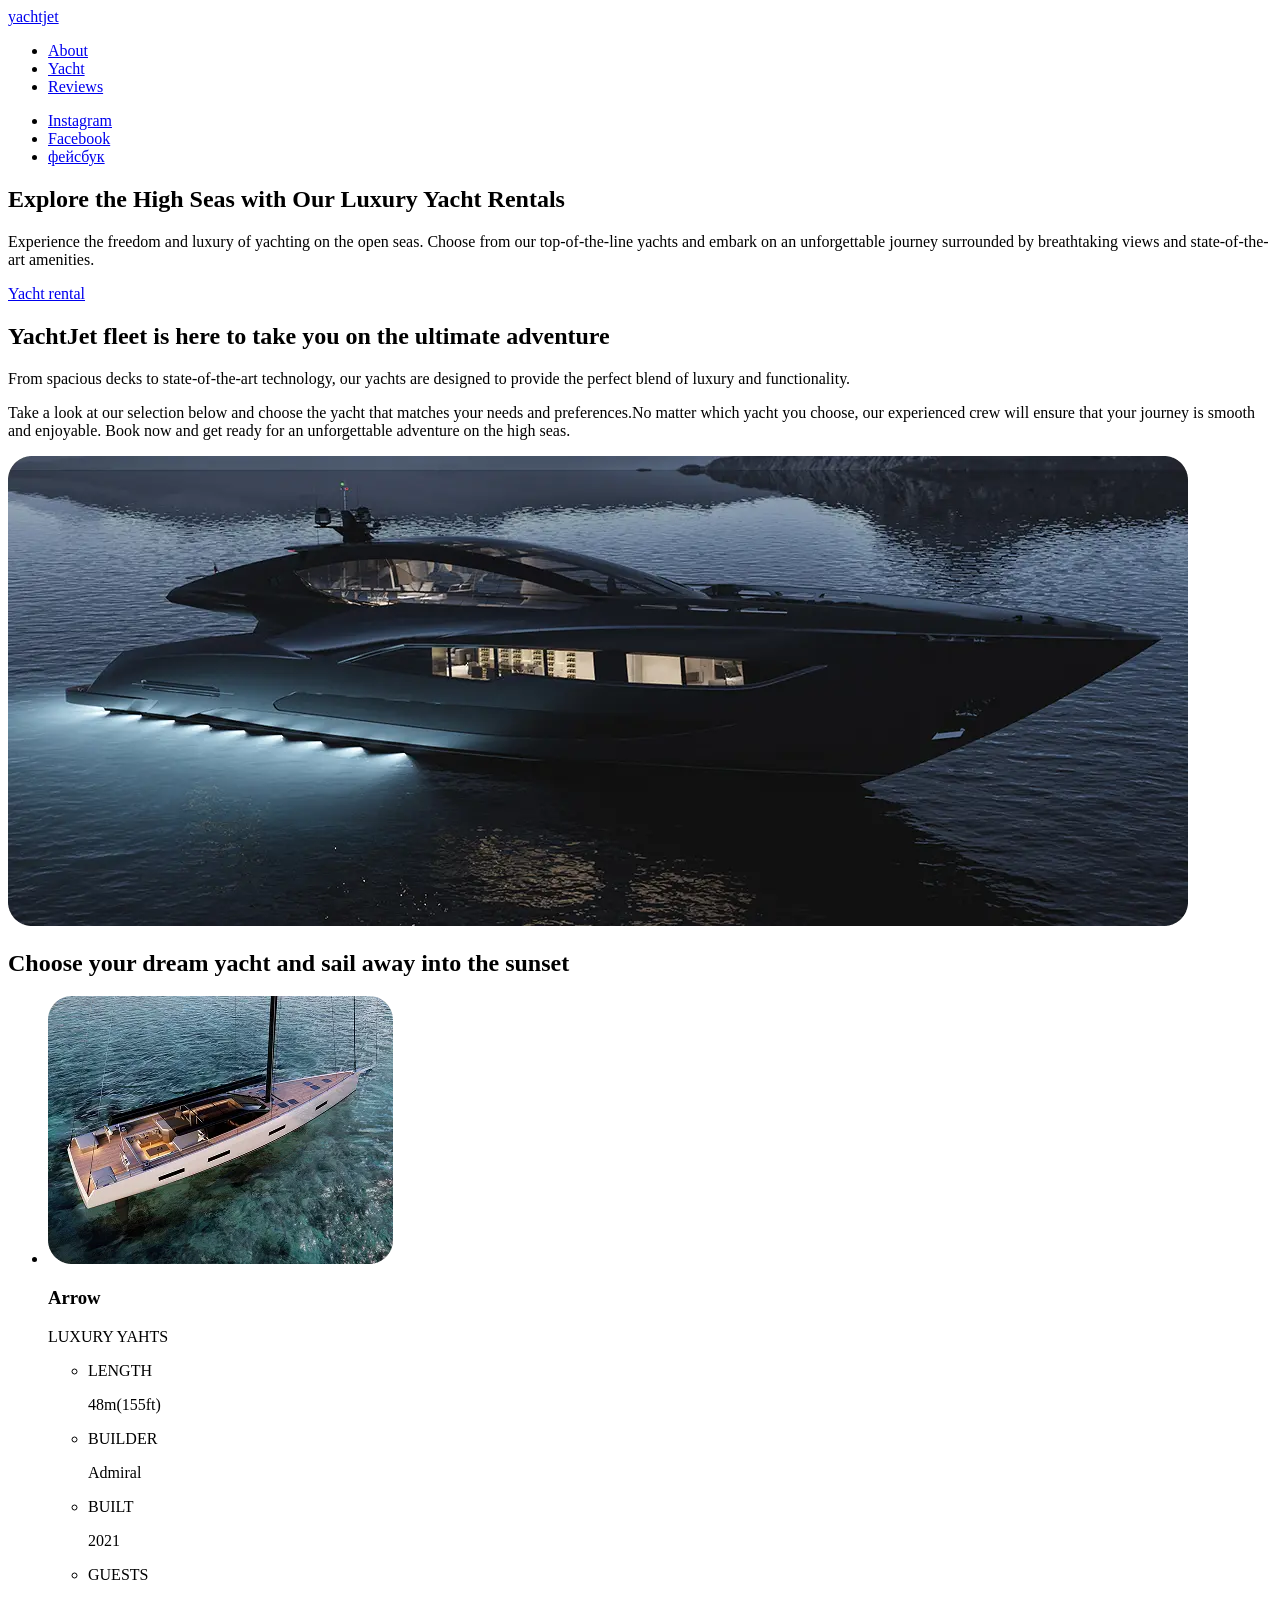
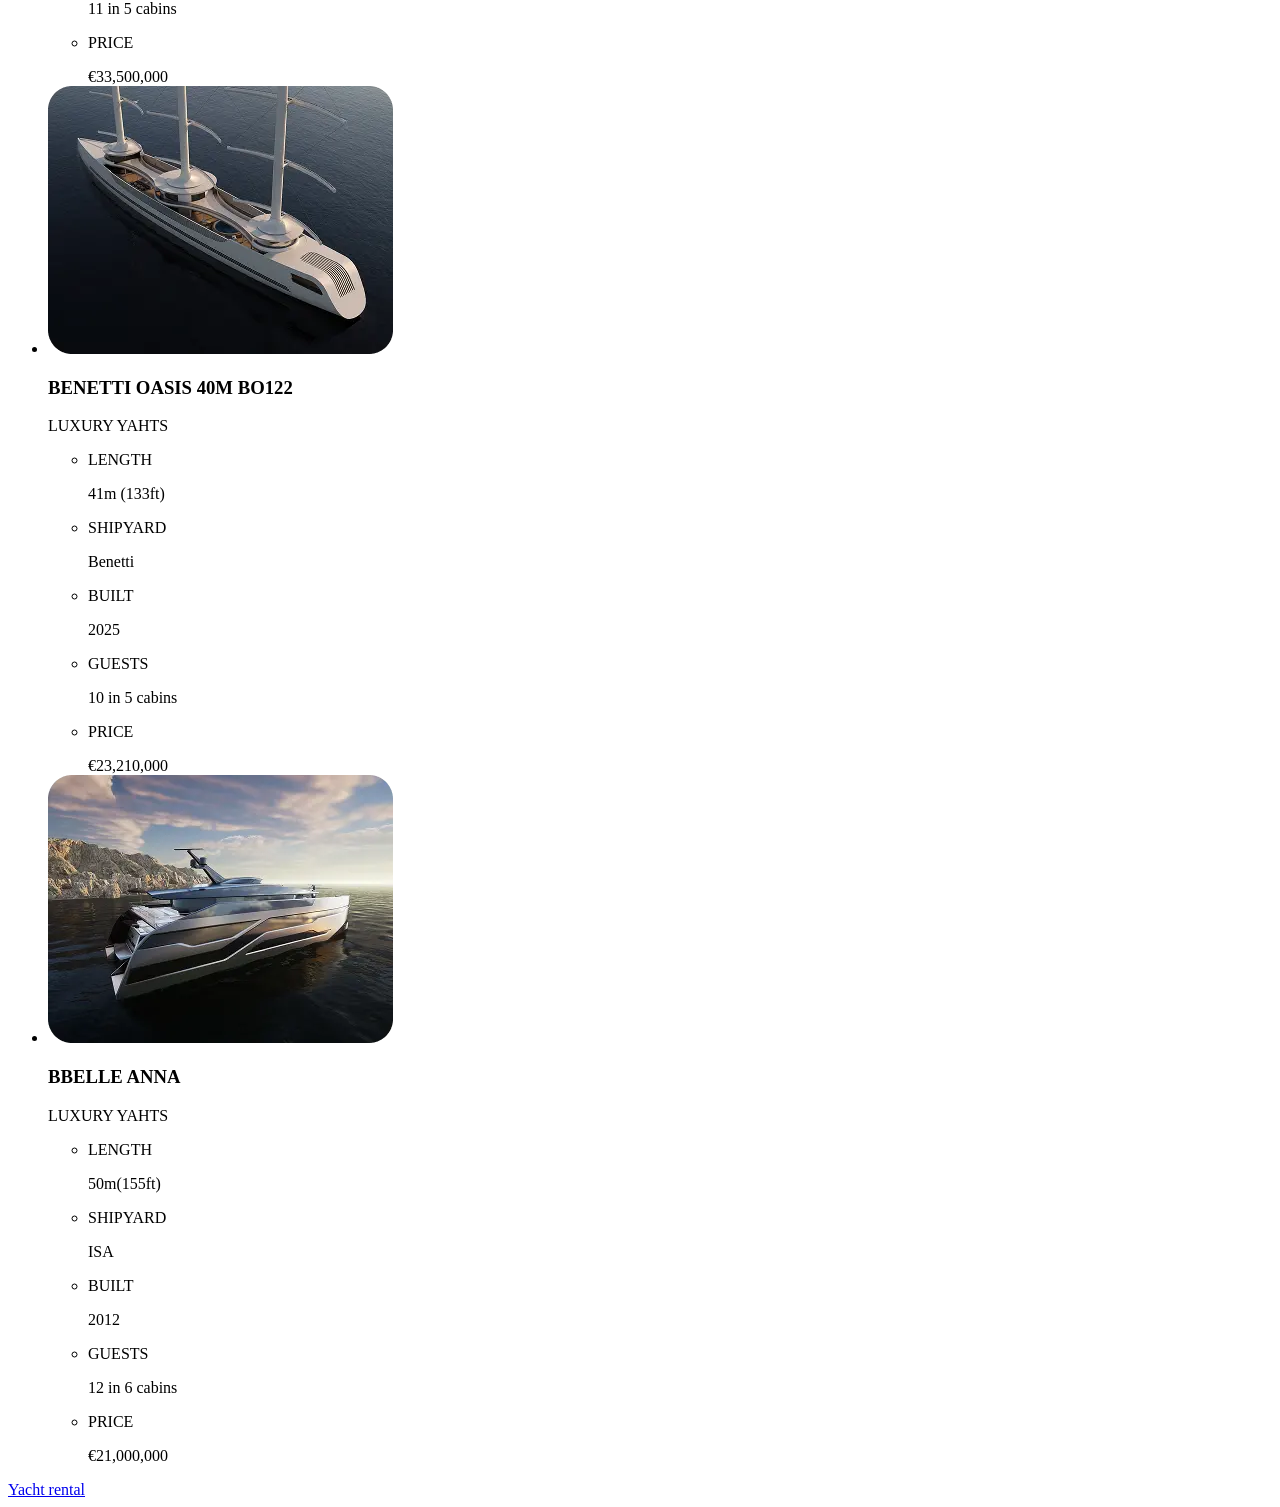
==== index.html @ e9a38045 "the first lesson of the first save" ====
<!doctype html>
<html lang="en">
  <head>
    <meta charset="UTF-8" />
    <meta name="viewport" content="width=device-width, initial-scale=1.0" />
    <title>yachtjet</title>
  </head>

  <body>
    <header>
      <a href="#yachtjet">yachtjet</a>
      <nav>
        <ul>
          <li>
            <a href="#about">About</a>
          </li>
          <li>
            <a href="#yacht">Yacht</a>
          </li>
          <li>
            <a href="#revies">Reviews</a>
          </li>
        </ul>
      </nav>
      <ul>
        <li>
          <a href="https://www.instagram.com/" target="_blank">Instagram</a>
        </li>
        <li>
          <a href="https://www.youtube.com/" target="_blank">Facebook</a>
        </li>
        <li>
          <a href="https://www.facebook.com/" target="_blank">фейсбук</a>
        </li>
      </ul>
    </header>

    <main>
      <section>
        <h1>Explore the High Seas with Our Luxury Yacht Rentals</h1>
        <p>
          Experience the freedom and luxury of yachting on the open seas. Choose
          from our top-of-the-line yachts and embark on an unforgettable journey
          surrounded by breathtaking views and state-of-the-art amenities.
        </p>
        <a href="#rental">Yacht rental</a>
      </section>

      <section>
        <h2>YachtJet fleet is here to take you on the ultimate adventure</h2>
        <p>
          From spacious decks to state-of-the-art technology, our yachts are
          designed to provide the perfect blend of luxury and functionality.
        </p>
        <p>
          Take a look at our selection below and choose the yacht that matches
          your needs and preferences.No matter which yacht you choose, our
          experienced crew will ensure that your journey is smooth and
          enjoyable. Book now and get ready for an unforgettable adventure on
          the high seas.
        </p>
        <img
          src="./images/Photo-1.webp"
          alt="Photo-1"
          width="1180"
          height="470"
        />
      </section>

      <section id="yachtjet">
        <h2>Choose your dream yacht and sail away into the sunset</h2>
        <ul>
          <li>
            <img
              src="./images/img yaht 1.webp"
              alt="img yaht 1"
              width="345"
              height="268"
            />
            <h3>Arrow</h3>
            <p>LUXURY YAHTS</p>
            <ul>
              <li>
                <p>LENGTH</p>
                <span>48m(155ft) </span>
              </li>
              <li>
                <p>BUILDER</p>
                <span>Admiral</span>
              </li>
              <li>
                <p>BUILT</p>
                <span>2021</span>
              </li>
              <li>
                <p>GUESTS</p>
                <span>11 in 5 cabins</span>
              </li>
              <li>
                <p>PRICE</p>
                <span>€33,500,000</span>
              </li>
            </ul>
          </li>
          <li>
            <img
              src="./images/img yaht 2.webp"
              alt="img yaht 2"
              width="345"
              height="268"
            />
            <h3>BENETTI OASIS 40M BO122</h3>
            <p>LUXURY YAHTS</p>
            <ul>
              <li>
                <p>LENGTH</p>
                <span>41m (133ft)</span>
              </li>
              <li>
                <p>SHIPYARD</p>
                <span>Benetti</span>
              </li>
              <li>
                <p>BUILT</p>
                <span>2025</span>
              </li>
              <li>
                <p>GUESTS</p>
                <span>10 in 5 cabins</span>
              </li>
              <li>
                <p>PRICE</p>
                <span>€23,210,000</span>
              </li>
            </ul>
          </li>
          <li>
            <img
              src="./images/img yaht 3.webp"
              alt="img yaht 3"
              width="345"
              height="268"
            />
            <h3>BBELLE ANNA</h3>
            <p>LUXURY YAHTS</p>
            <ul>
              <li>
                <p>LENGTH</p>
                <span>50m(155ft)</span>
              </li>
              <li>
                <p>SHIPYARD</p>
                <span>ISA</span>
              </li>
              <li>
                <p>BUILT</p>
                <span>2012</span>
              </li>
              <li>
                <p>GUESTS</p>
                <span>12 in 6 cabins</span>
              </li>
              <li>
                <p>PRICE</p>
                <span>€21,000,000</span>
              </li>
            </ul>
          </li>
        </ul>
        <a href="Yacht rental">Yacht rental</a>
      </section>

      <section></section>
      <section></section>
      <section></section>
    </main>
  </body>
</html>
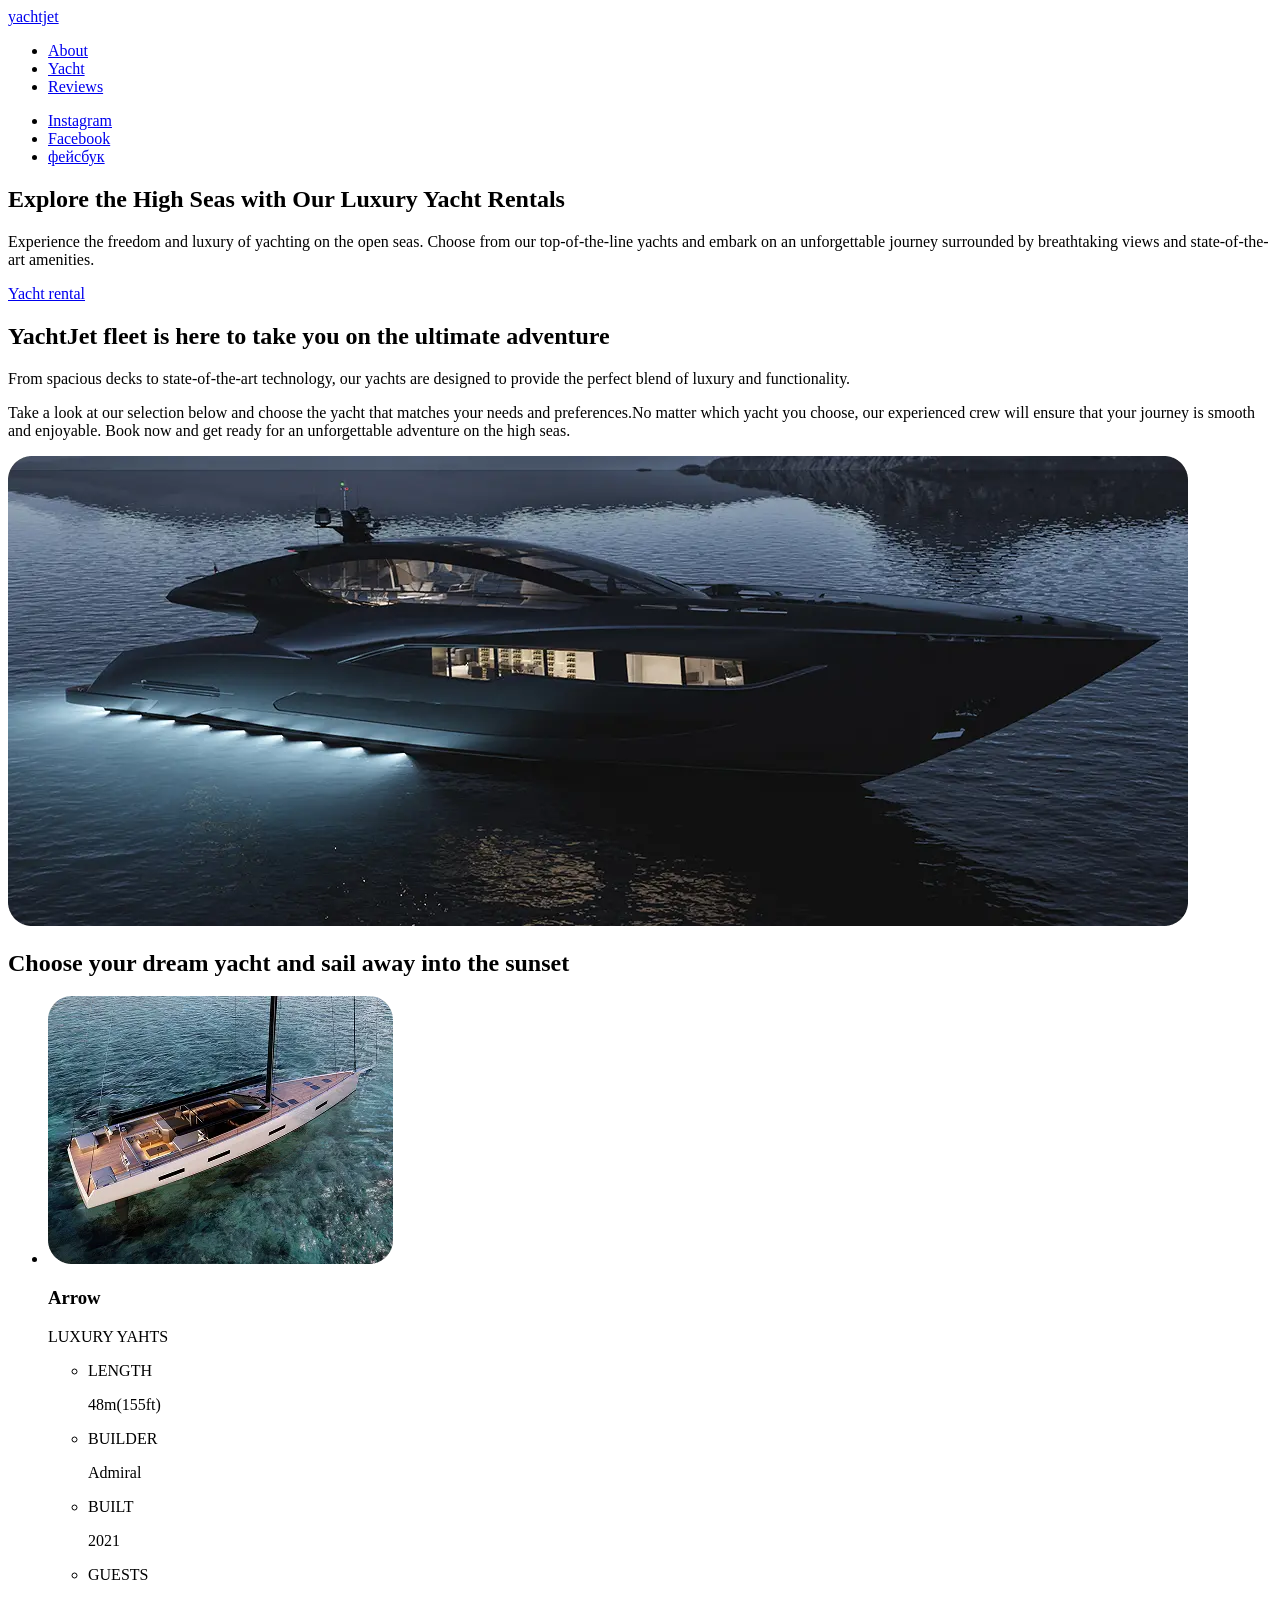
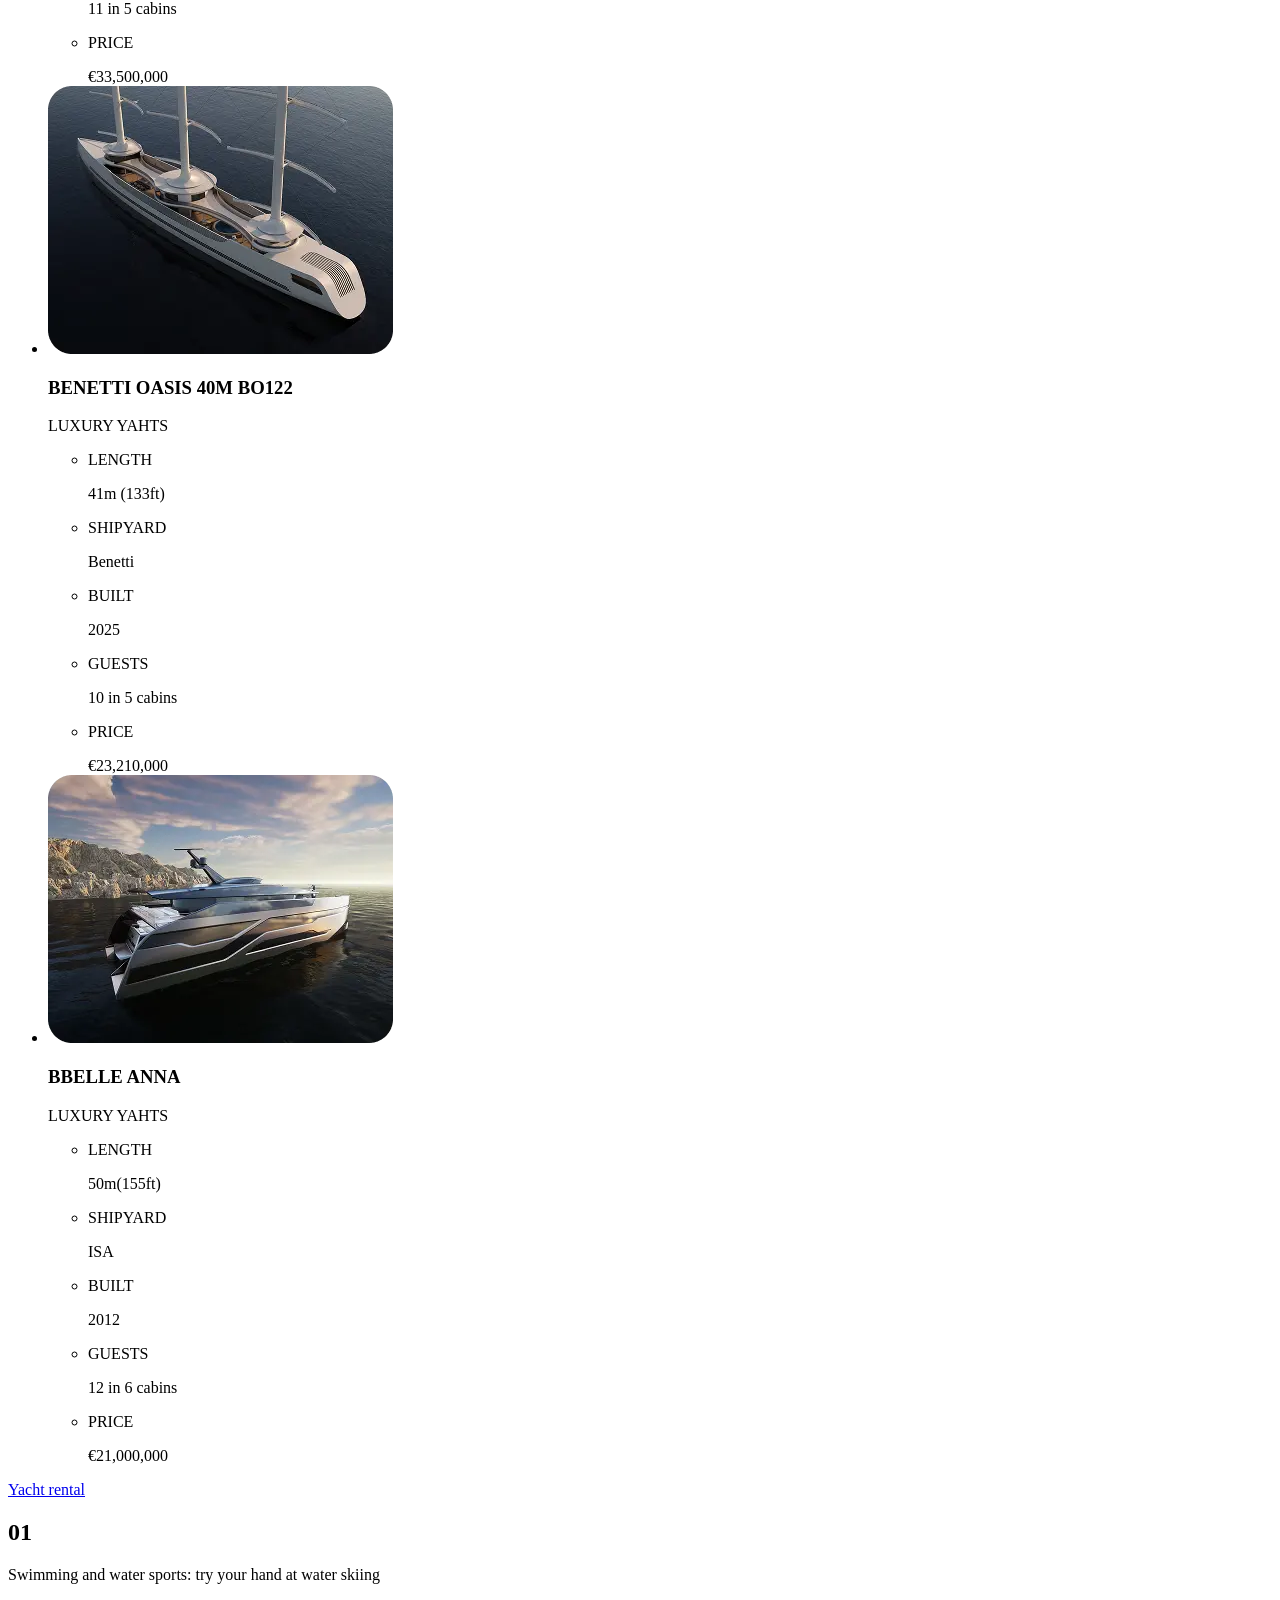
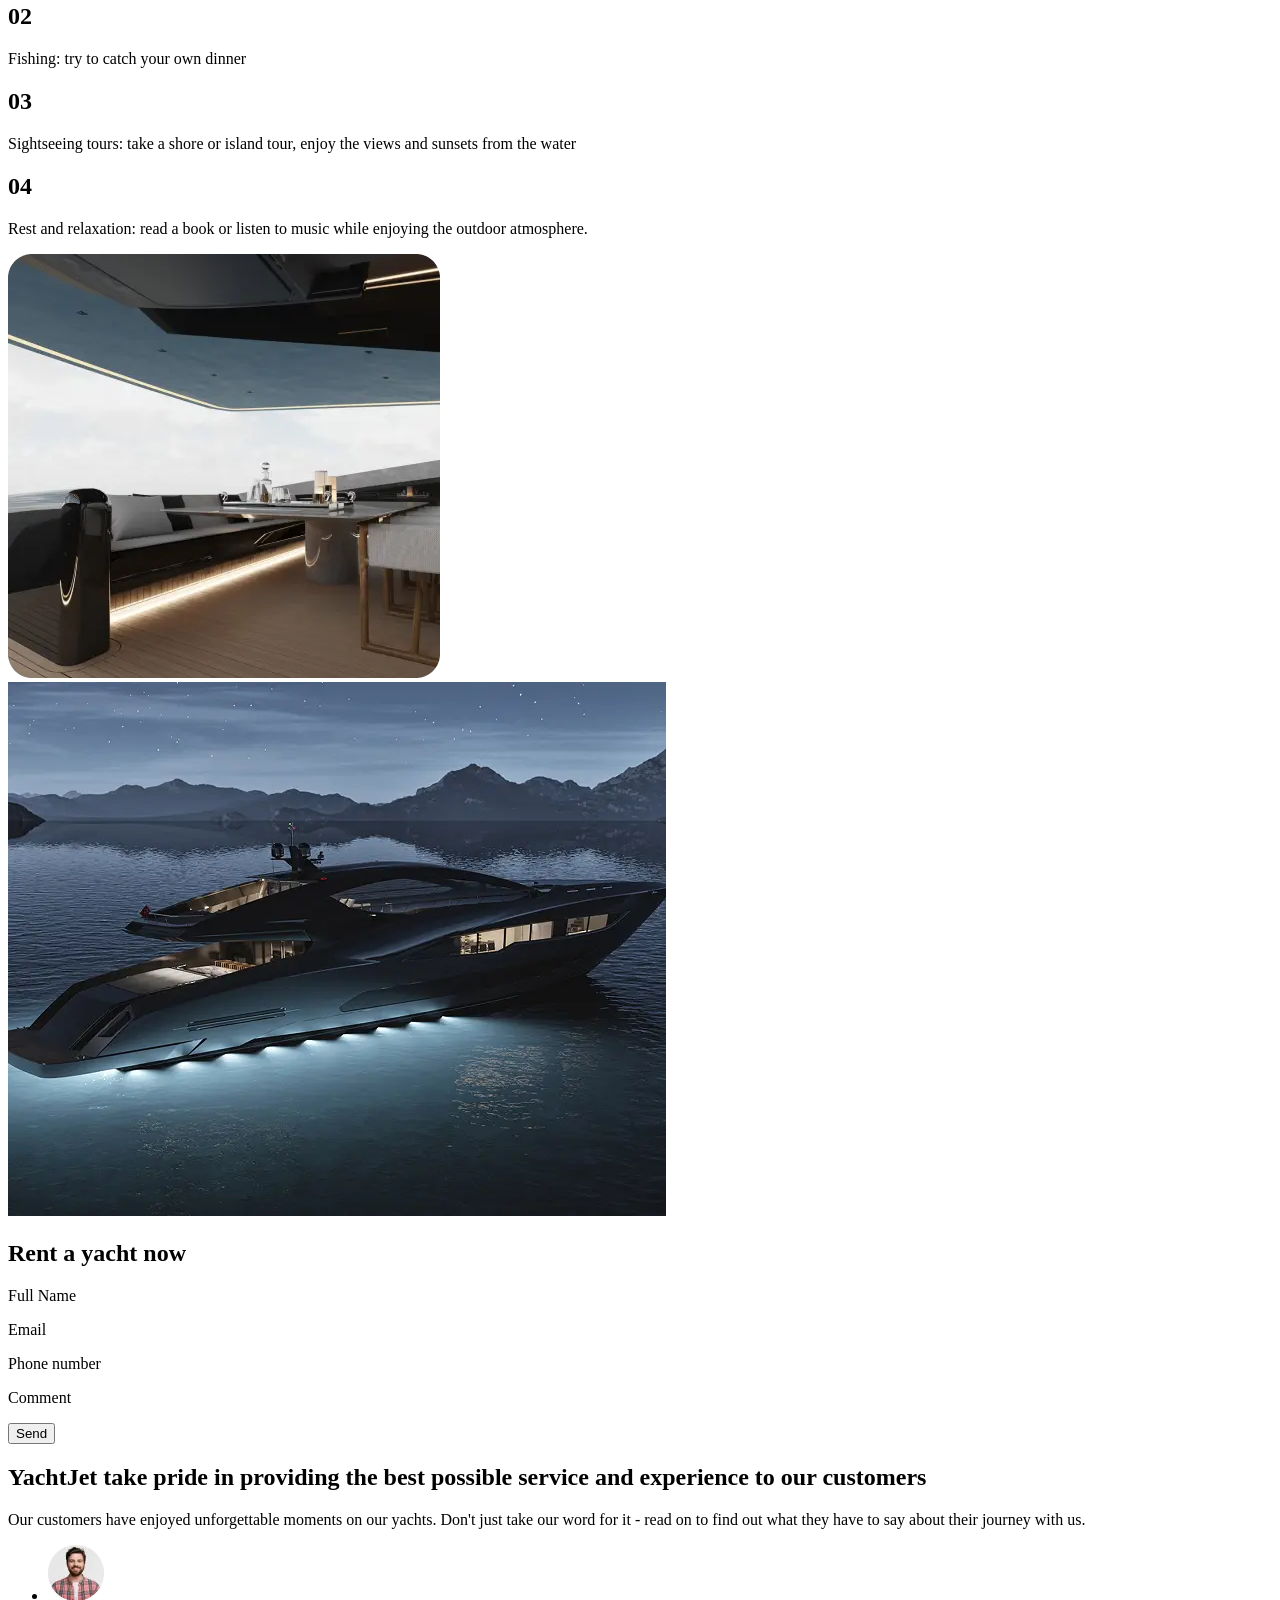
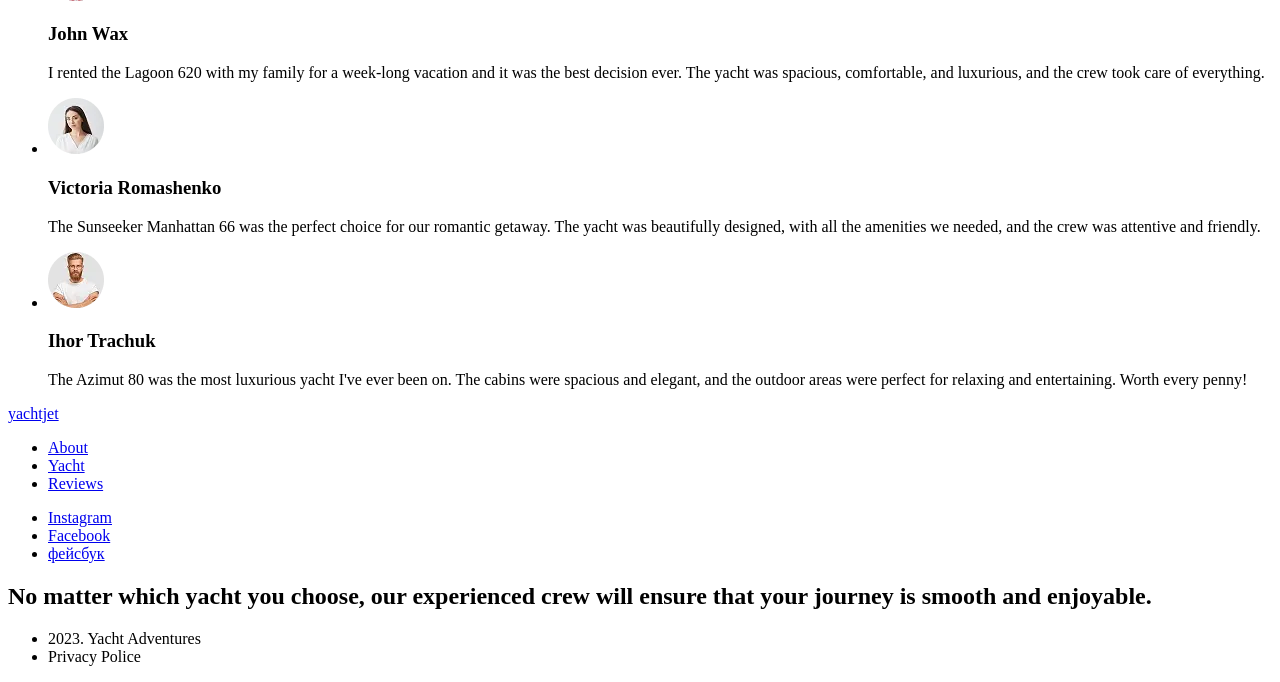
==== commit 995f9cb6: "index lesson 1 done" ====
--- a/index.html
+++ b/index.html
@@ -8,7 +8,7 @@
 
   <body>
     <header>
-      <a href="#yachtjet">yachtjet</a>
+      <a href="./index.html">yachtjet</a>
       <nav>
         <ul>
           <li>
@@ -170,9 +170,116 @@
         <a href="Yacht rental">Yacht rental</a>
       </section>
 
-      <section></section>
-      <section></section>
-      <section></section>
+      <section id="about">
+        <h2>01</h2>
+        <p>Swimming and water sports: try your hand at water skiing</p>
+        <h2>02</h2>
+        <p>Fishing: try to catch your own dinner</p>
+        <h2>03</h2>
+        <p>
+          Sightseeing tours: take a shore or island tour, enjoy the views and
+          sunsets from the water
+        </p>
+        <h2>04</h2>
+        <p>
+          Rest and relaxation: read a book or listen to music while enjoying the
+          outdoor atmosphere.
+        </p>
+        <img
+          src="./images/Photo 2.webp"
+          alt="Modern yacht aft deck lounge with built-in seating, ambient LED lighting along the deck, a glass dining table, and ocean views under a sleek overhang."
+          width="432"
+          height="424"
+        />
+      </section>
+
+      <section id="">
+        <img src="./images/Photo 3.webp" alt="Photo 3" />
+        <h2>Rent a yacht now</h2>
+        <p>Full Name</p>
+        <p>Email</p>
+        <p>Phone number</p>
+        <p>Comment</p>
+        <button type="button">Send</button>
+      </section>
+
+      <section id="revies">
+        <h2>
+          YachtJet take pride in providing the best possible service and
+          experience to our customers
+        </h2>
+        <p>
+          Our customers have enjoyed unforgettable moments on our yachts. Don't
+          just take our word for it - read on to find out what they have to say
+          about their journey with us.
+        </p>
+        <ul>
+          <li>
+            <img src="/images/John Wax.webp" alt="Photo Wax" />
+            <h3>John Wax</h3>
+            <p>
+              I rented the Lagoon 620 with my family for a week-long vacation
+              and it was the best decision ever. The yacht was spacious,
+              comfortable, and luxurious, and the crew took care of everything.
+            </p>
+          </li>
+          <li>
+            <img
+              src="/images/Victoria Romashenko.webp"
+              alt="Photo Victoria Romashenko"
+            />
+            <h3>Victoria Romashenko</h3>
+            <p>
+              The Sunseeker Manhattan 66 was the perfect choice for our romantic
+              getaway. The yacht was beautifully designed, with all the
+              amenities we needed, and the crew was attentive and friendly.
+            </p>
+          </li>
+          <li>
+            <img src="/images/Ihor Trachuk.webp" alt="Photo Ihor Trachuk" />
+            <h3>Ihor Trachuk</h3>
+            <p>
+              The Azimut 80 was the most luxurious yacht I've ever been on. The
+              cabins were spacious and elegant, and the outdoor areas were
+              perfect for relaxing and entertaining. Worth every penny!
+            </p>
+          </li>
+        </ul>
+      </section>
     </main>
+
+    <footer>
+      <a href="./index.html">yachtjet</a>
+      <ul>
+        <li>
+          <a href="#about">About</a>
+        </li>
+        <li>
+          <a href="#yacht">Yacht</a>
+        </li>
+        <li>
+          <a href="#revies">Reviews</a>
+        </li>
+      </ul>
+      <ul>
+        <li>
+          <a href="https://www.instagram.com/" target="_blank">Instagram</a>
+        </li>
+        <li>
+          <a href="https://www.youtube.com/" target="_blank">Facebook</a>
+        </li>
+        <li>
+          <a href="https://www.facebook.com/" target="_blank">фейсбук</a>
+        </li>
+      </ul>
+      <h2>
+        No matter which yacht you choose, our experienced crew will ensure that
+        your journey is smooth and enjoyable.
+      </h2>
+      <ul>
+        <li>2023. Yacht Adventures</li>
+        <li>Privacy Police</li>
+      </ul>
+    </footer>
   </body>
 </html>
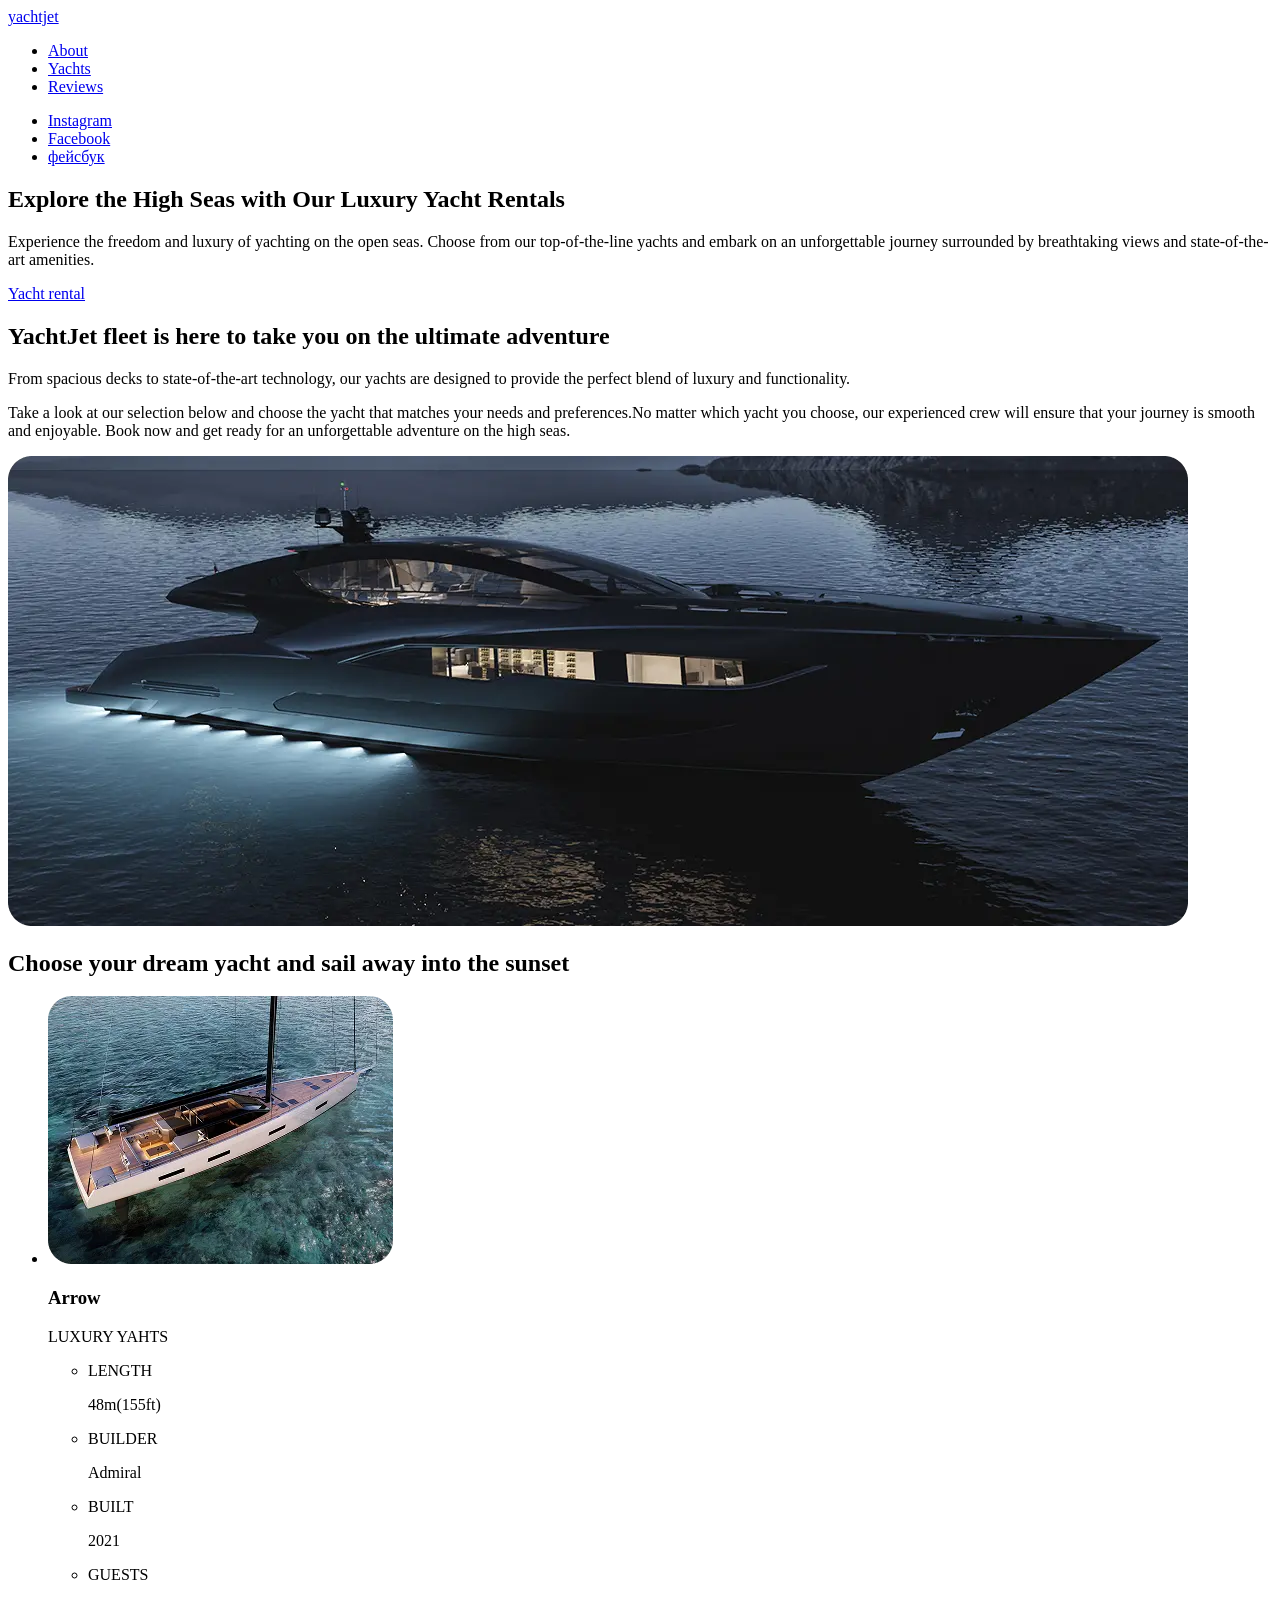
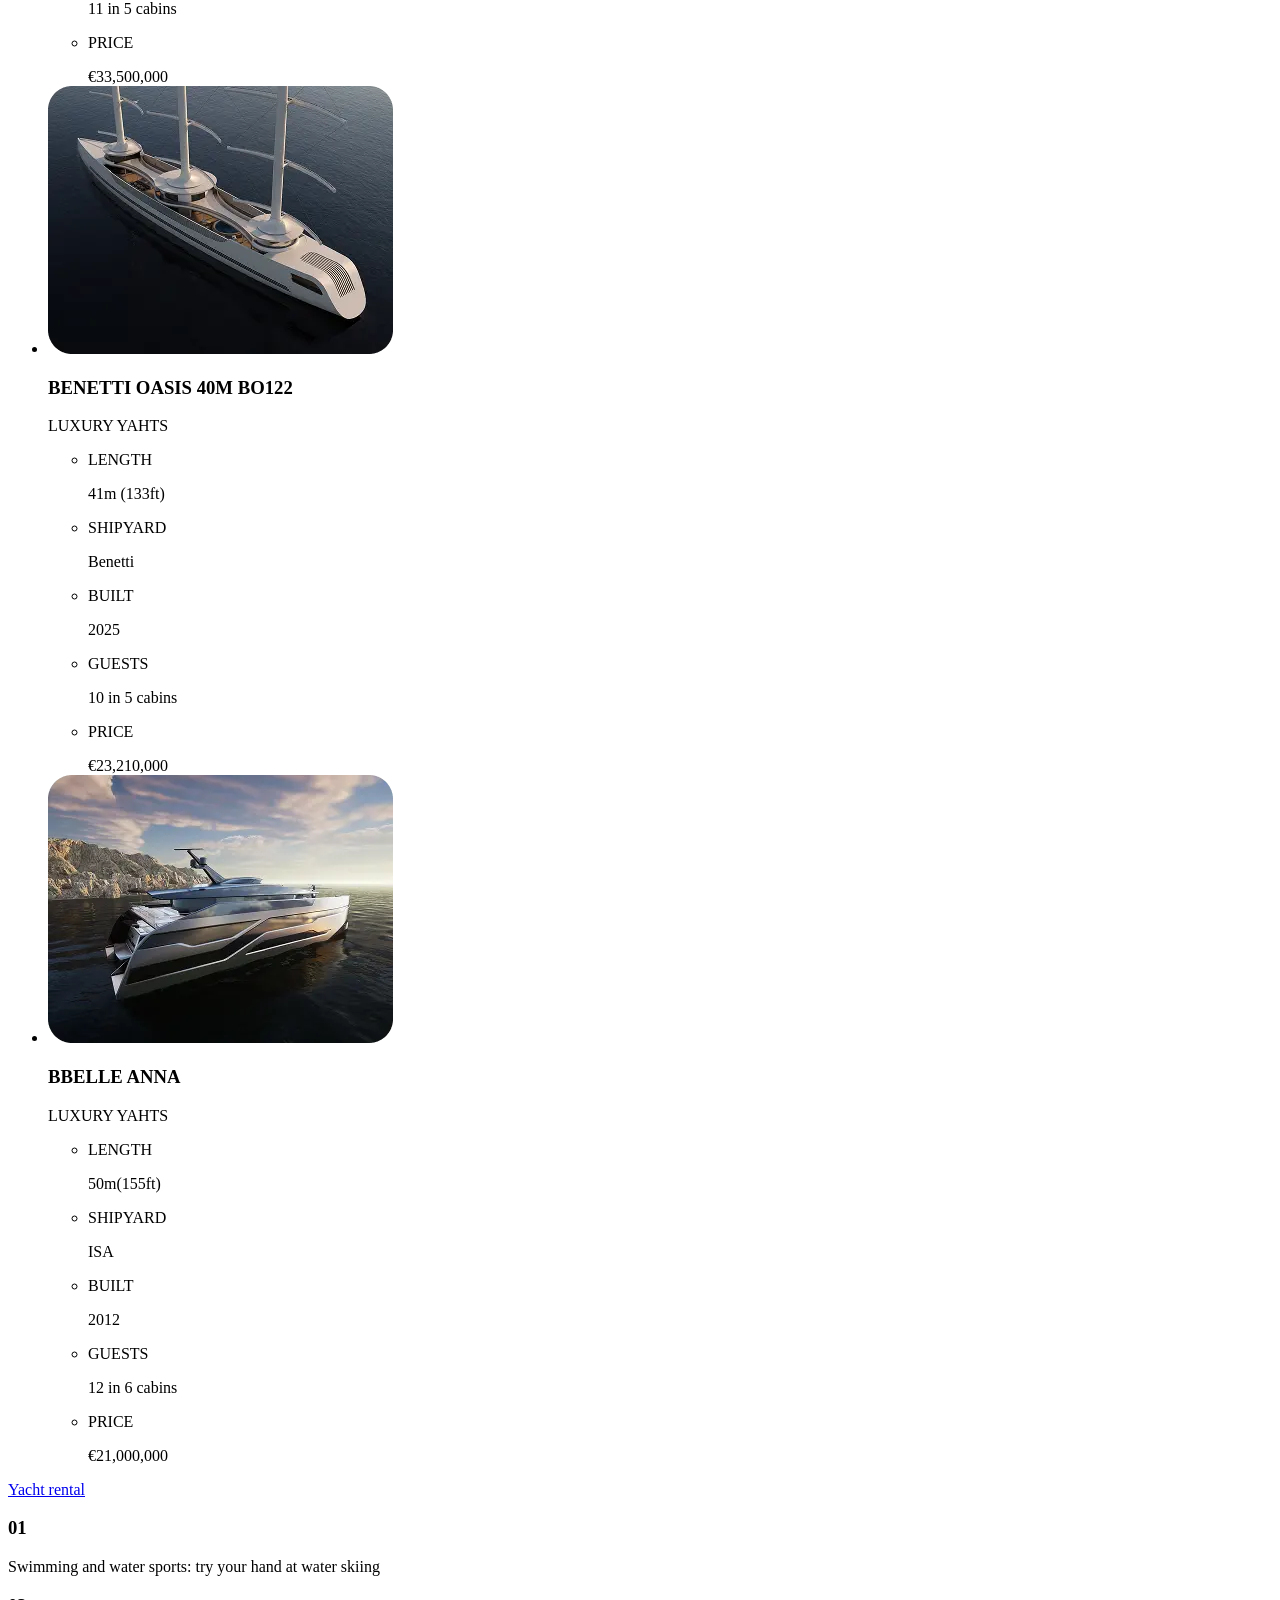
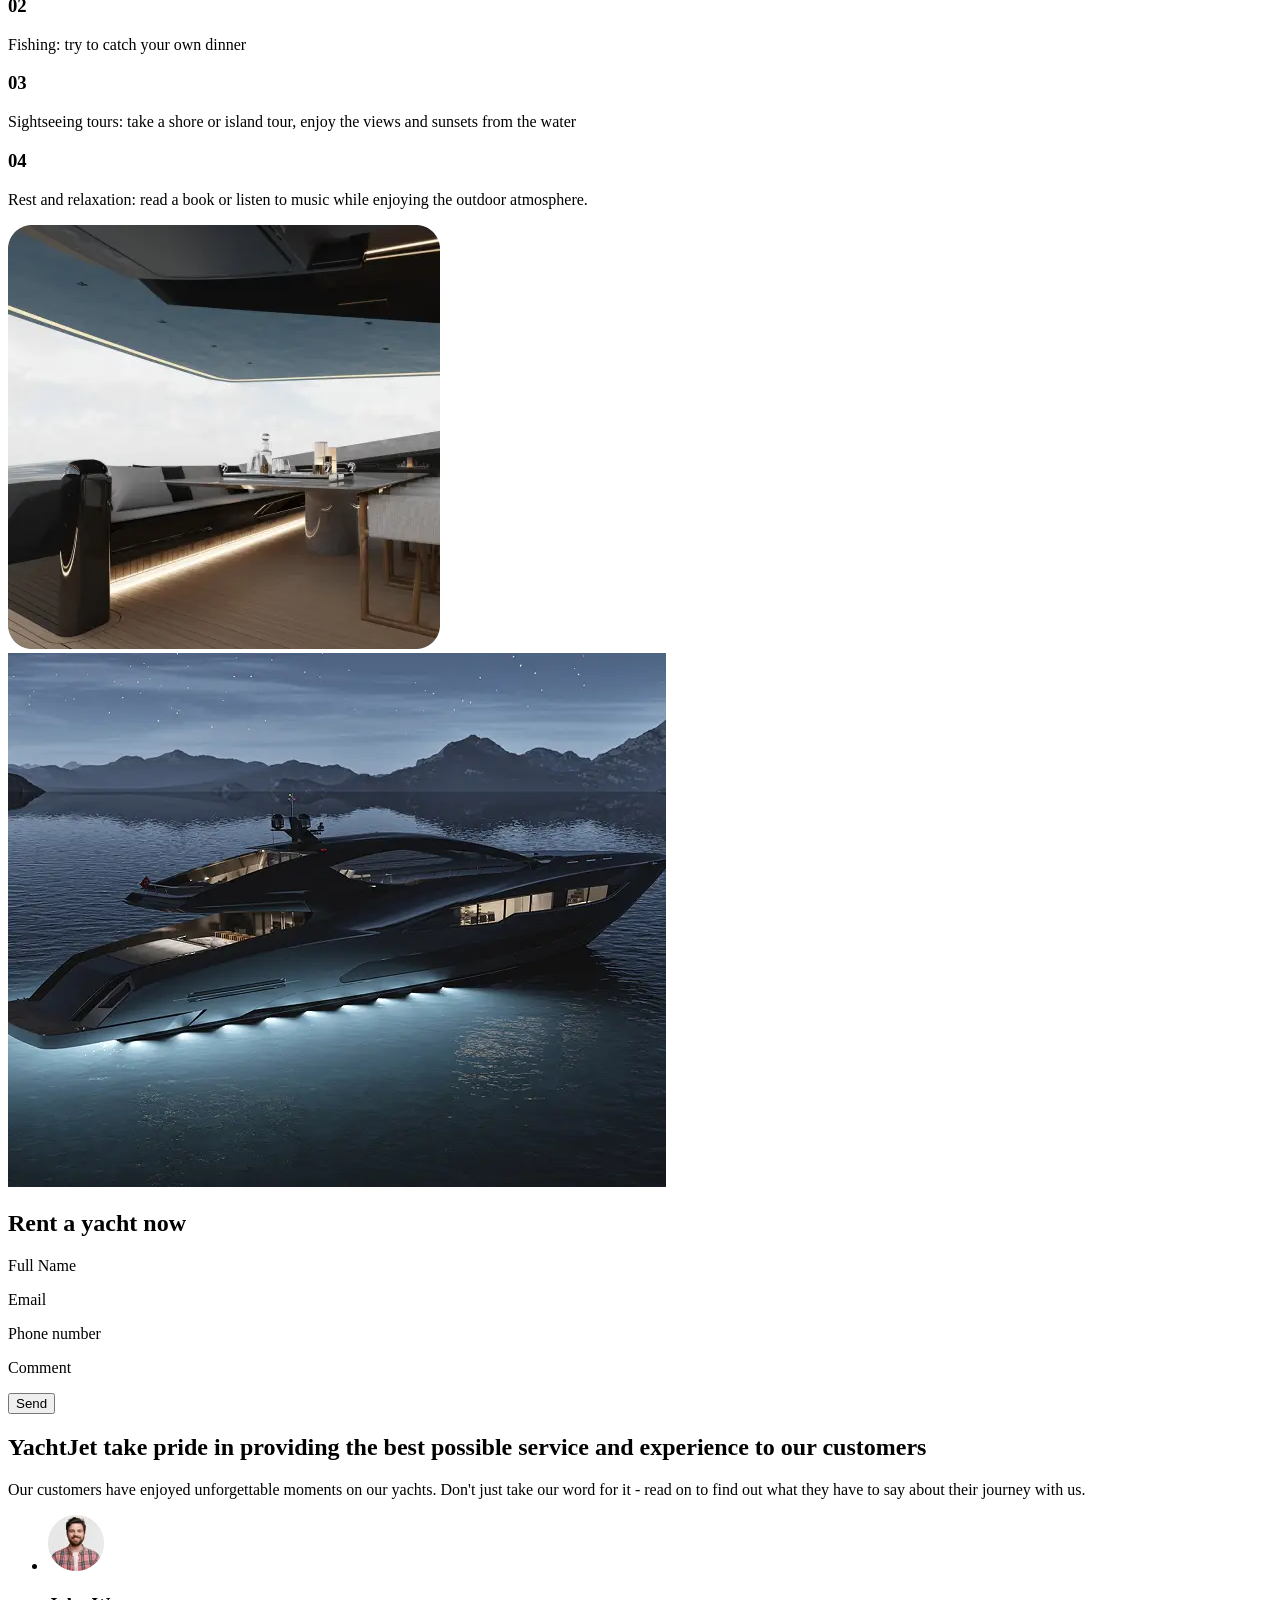
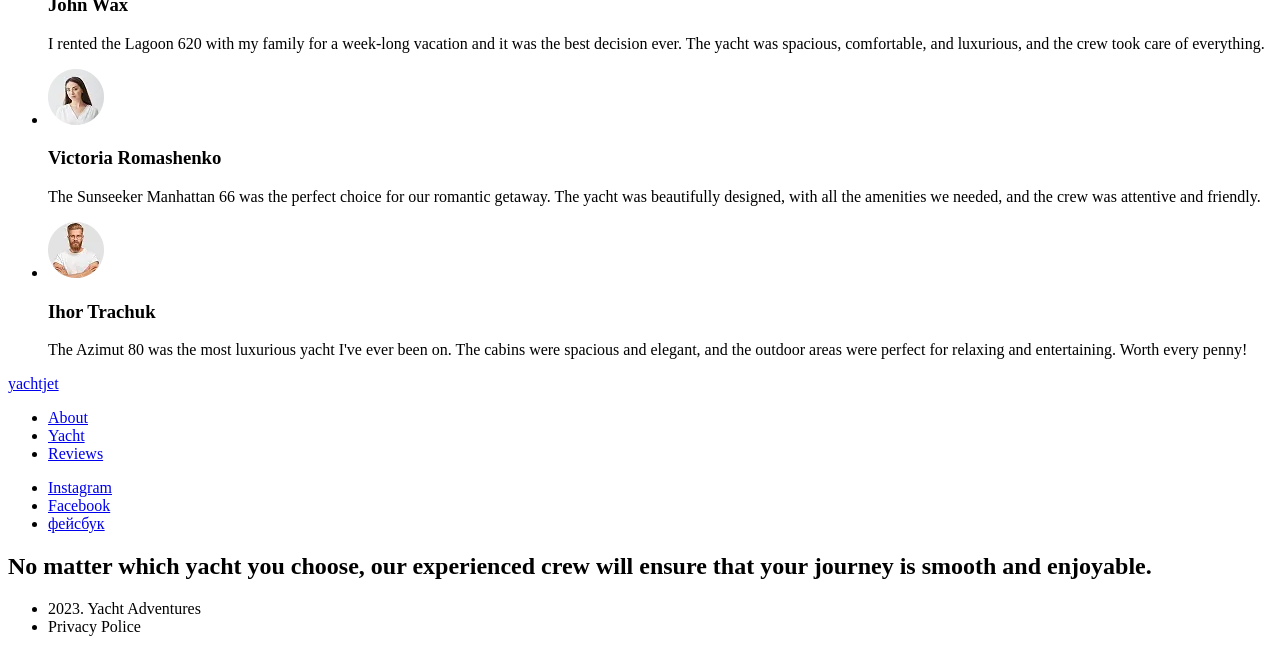
==== commit cd0e7421: "add start files" ====
--- a/index.html
+++ b/index.html
@@ -3,7 +3,7 @@
   <head>
     <meta charset="UTF-8" />
     <meta name="viewport" content="width=device-width, initial-scale=1.0" />
-    <title>yachtjet</title>
+    <title>YachtJet</title>
   </head>
 
   <body>
@@ -12,10 +12,10 @@
       <nav>
         <ul>
           <li>
-            <a href="#about">About</a>
-          </li>
-          <li>
-            <a href="#yacht">Yacht</a>
+            <a href="#about-us">About</a>
+          </li>
+          <li>
+            <a href="#yachts">Yachts</a>
           </li>
           <li>
             <a href="#revies">Reviews</a>
@@ -67,7 +67,7 @@
         />
       </section>
 
-      <section id="yachtjet">
+      <section id="yachts">
         <h2>Choose your dream yacht and sail away into the sunset</h2>
         <ul>
           <li>
@@ -170,17 +170,50 @@
         <a href="Yacht rental">Yacht rental</a>
       </section>
 
-      <section id="about">
-        <h2>01</h2>
+      <section id="about-us">
+        <!-- h2+(ol>li*4>span+p)+img (ось тако мало би бути)-->
+        <!-- <h2 hidden>About Us</h2>
+        <ol>
+          <li>
+            <span>01</span>
+            <p>Swimming and water sports: try your hand at water skiing</p>
+          </li>
+          <li>
+            <span>02</span>
+            <p>Fishing: try to catch your own dinner</p>
+          </li>
+          <li>
+            <span>03</span>
+            <p>
+              Sightseeing tours: take a shore or island tour, enjoy the views
+              and sunsets from the water
+            </p>
+          </li>
+          <li>
+            <span>04</span>
+            <p>
+              Rest and relaxation: read a book or listen to music while enjoying
+              the outdoor atmosphere.
+            </p>
+          </li>
+        </ol>
+        <img
+          src="./images/Photo 2.webp"
+          alt="Modern yacht aft deck lounge with built-in seating, ambient LED lighting along the deck, a glass dining table, and ocean views under a sleek overhang."
+          width="432"
+          height="424"
+        /> -->
+
+        <h3>01</h3>
         <p>Swimming and water sports: try your hand at water skiing</p>
-        <h2>02</h2>
+        <h3>02</h3>
         <p>Fishing: try to catch your own dinner</p>
-        <h2>03</h2>
+        <h3>03</h3>
         <p>
           Sightseeing tours: take a shore or island tour, enjoy the views and
           sunsets from the water
         </p>
-        <h2>04</h2>
+        <h3>04</h3>
         <p>
           Rest and relaxation: read a book or listen to music while enjoying the
           outdoor atmosphere.
@@ -193,8 +226,23 @@
         />
       </section>
 
-      <section id="">
-        <img src="./images/Photo 3.webp" alt="Photo 3" />
+      <section id="rental">
+        <!-- h2+form+img ось така тут формула -->
+        <!-- <h2>Rent a yacht now</h2>
+        <form></form>
+        <img
+          src="./images/Photo 3.webp"
+          alt="Photo 3"
+          width="658"
+          height="534"
+        /> -->
+
+        <img
+          src="./images/Photo 3.webp"
+          alt="Photo 3"
+          width="658"
+          height="534"
+        />
         <h2>Rent a yacht now</h2>
         <p>Full Name</p>
         <p>Email</p>
@@ -215,7 +263,7 @@
         </p>
         <ul>
           <li>
-            <img src="/images/John Wax.webp" alt="Photo Wax" />
+            <img src="./images/John Wax.webp" alt="Photo Wax" />
             <h3>John Wax</h3>
             <p>
               I rented the Lagoon 620 with my family for a week-long vacation
@@ -225,7 +273,7 @@
           </li>
           <li>
             <img
-              src="/images/Victoria Romashenko.webp"
+              src="./images/Victoria Romashenko.webp"
               alt="Photo Victoria Romashenko"
             />
             <h3>Victoria Romashenko</h3>
@@ -236,7 +284,7 @@
             </p>
           </li>
           <li>
-            <img src="/images/Ihor Trachuk.webp" alt="Photo Ihor Trachuk" />
+            <img src="./images/Ihor Trachuk.webp" alt="Photo Ihor Trachuk" />
             <h3>Ihor Trachuk</h3>
             <p>
               The Azimut 80 was the most luxurious yacht I've ever been on. The
@@ -249,7 +297,9 @@
     </main>
 
     <footer>
+      <!-- замість h2 має бути p? А замість ul має бути span+a -->
       <a href="./index.html">yachtjet</a>
+      <nav></nav>
       <ul>
         <li>
           <a href="#about">About</a>
@@ -261,6 +311,8 @@
           <a href="#revies">Reviews</a>
         </li>
       </ul>
+      </nav>
+      <nav></nav>
       <ul>
         <li>
           <a href="https://www.instagram.com/" target="_blank">Instagram</a>
@@ -272,6 +324,13 @@
           <a href="https://www.facebook.com/" target="_blank">фейсбук</a>
         </li>
       </ul>
+      </nav>
+
+      <!-- <p> No matter which yacht you choose, our experienced crew will ensure that
+        your journey is smooth and enjoyable.</p>
+      <span>2023. Yacht Adventures</span>
+      <a href="#">Privacy Police</a> -->
+
       <h2>
         No matter which yacht you choose, our experienced crew will ensure that
         your journey is smooth and enjoyable.
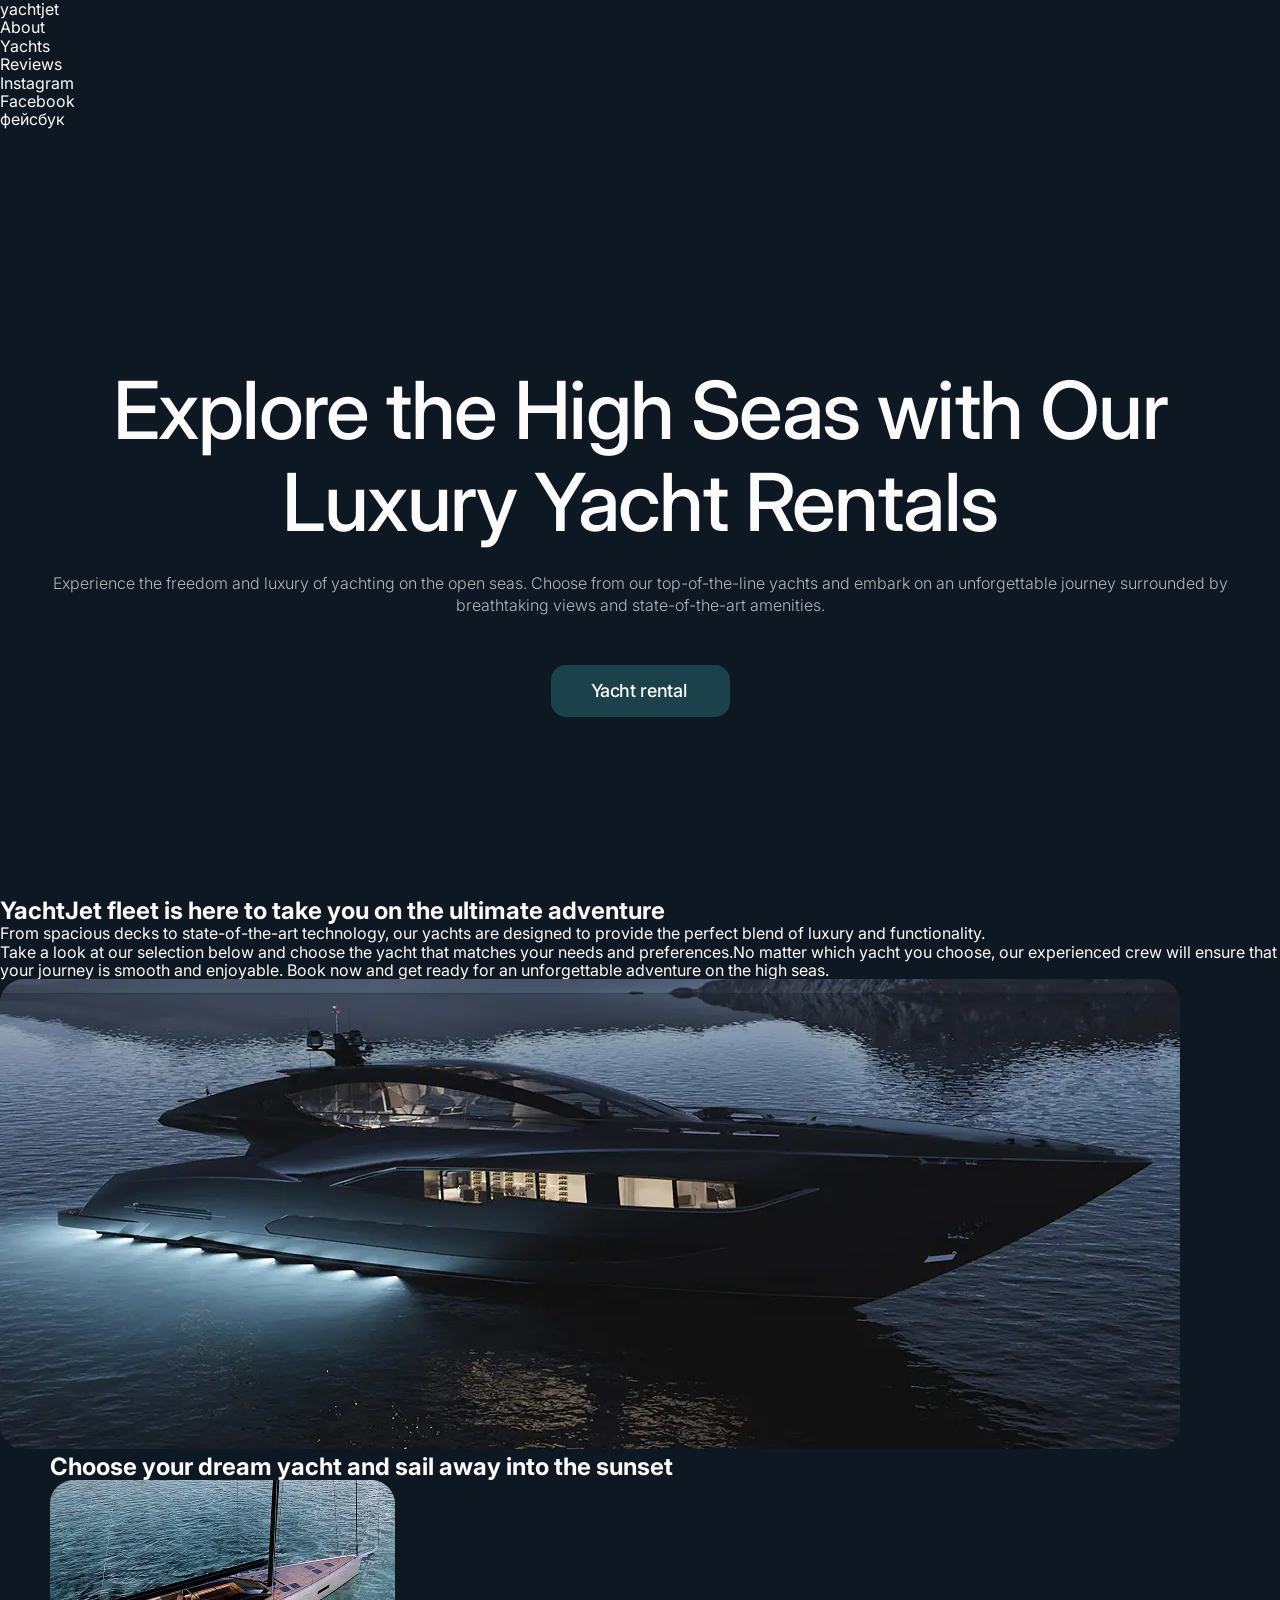
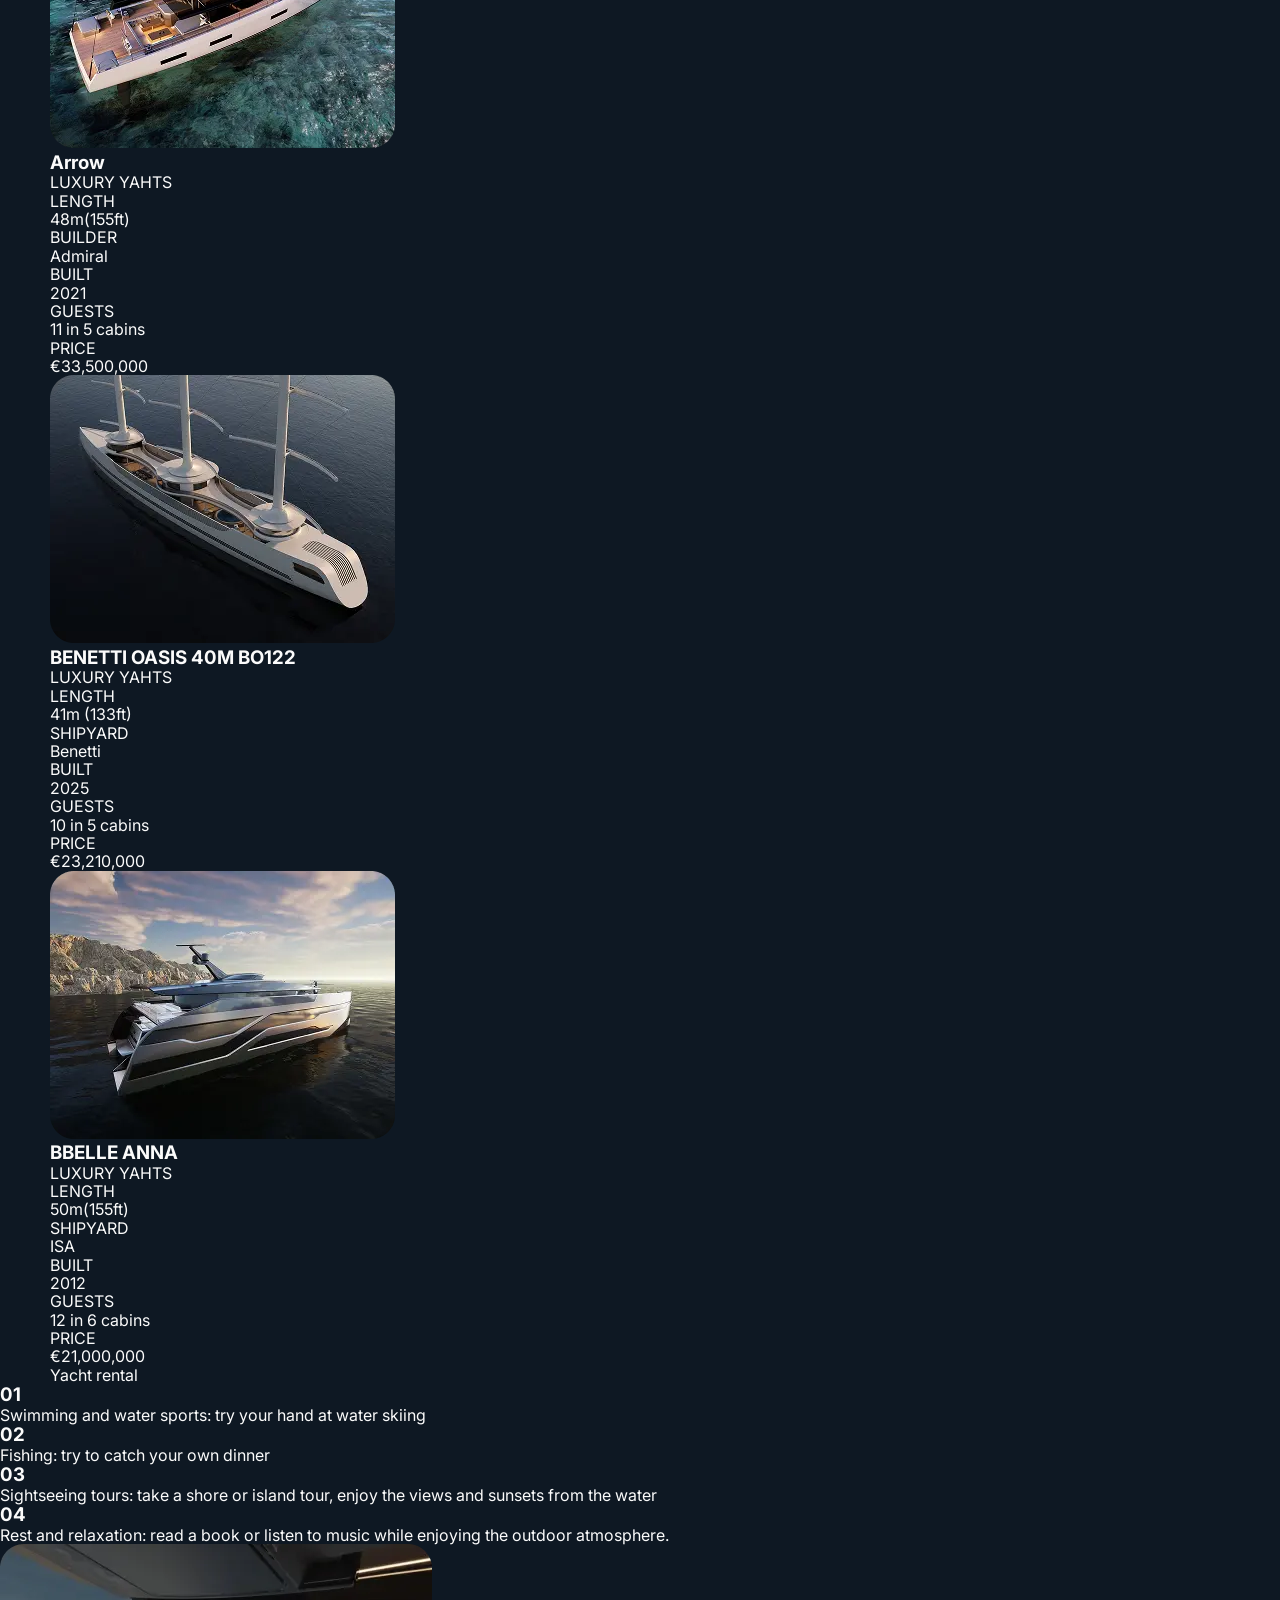
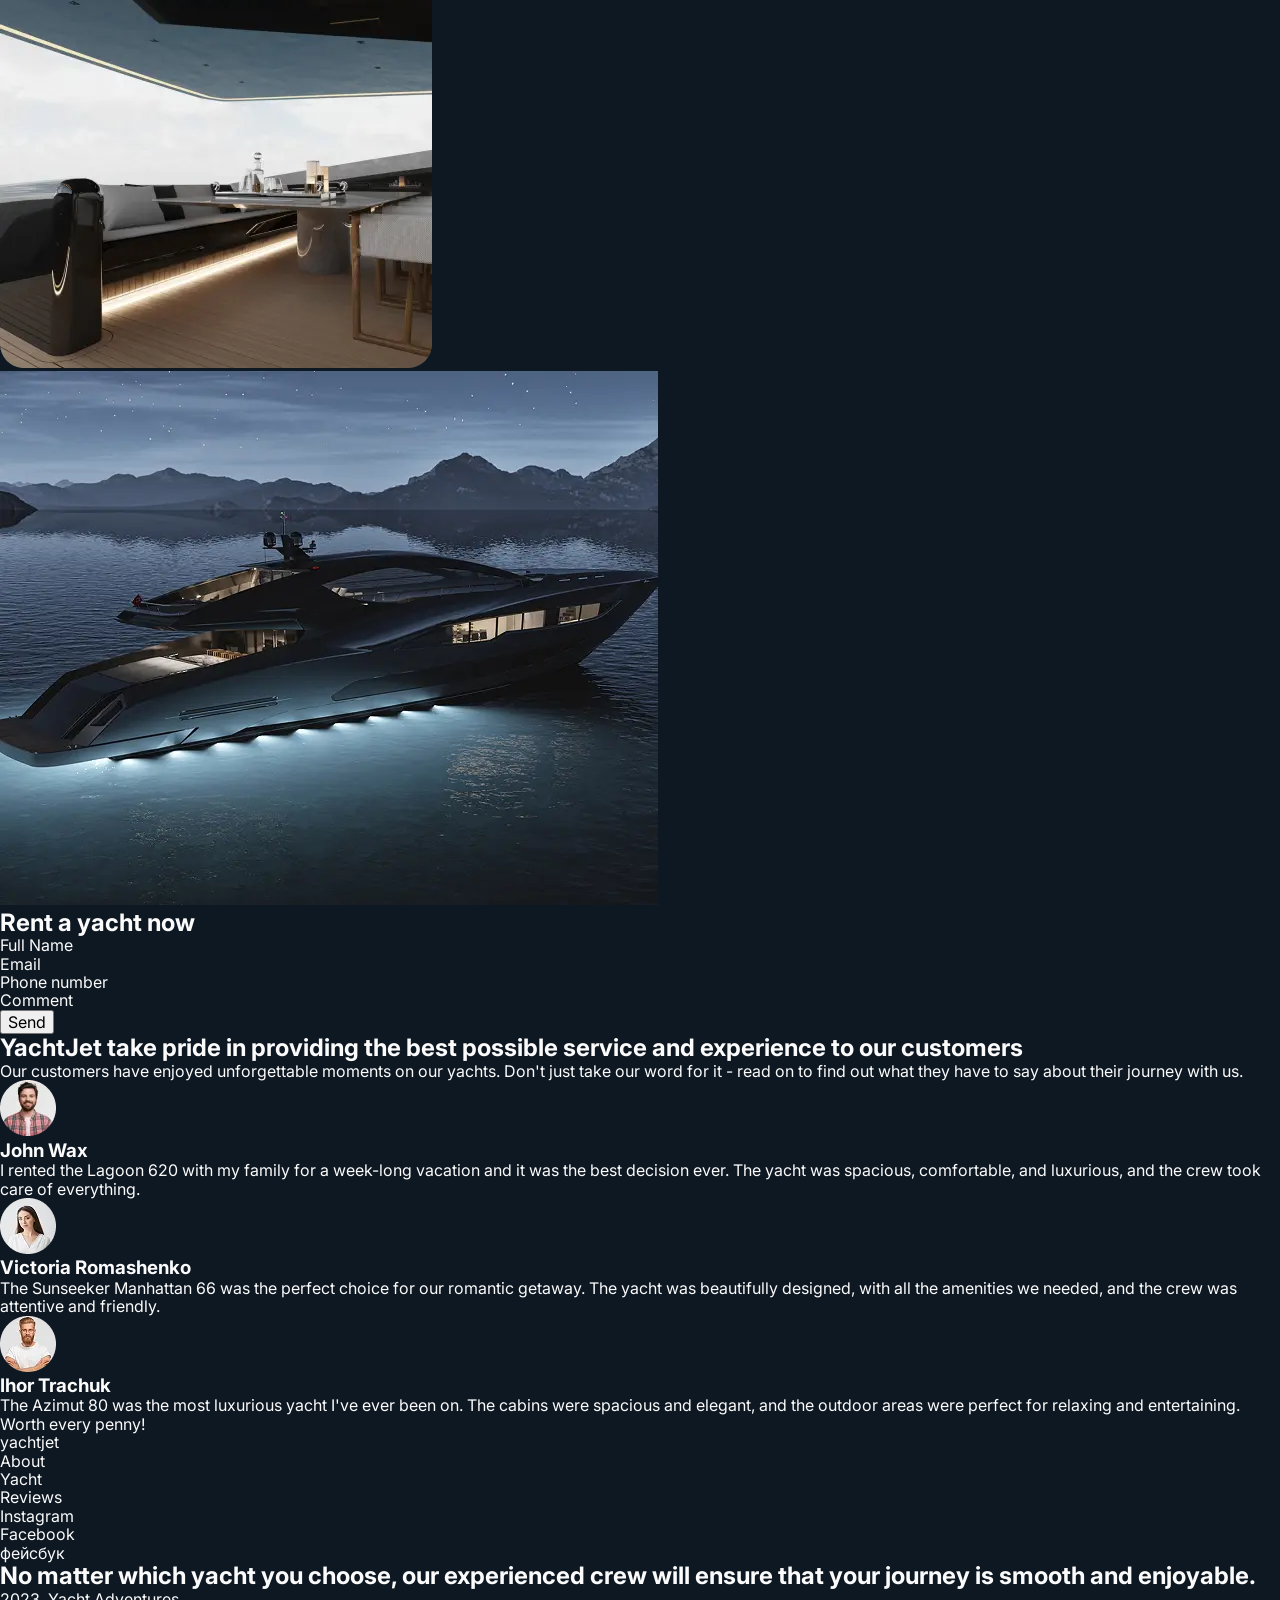
==== commit d7f42010: "[200~second practical lesson" ====
--- a/index.html
+++ b/index.html
@@ -4,6 +4,13 @@
     <meta charset="UTF-8" />
     <meta name="viewport" content="width=device-width, initial-scale=1.0" />
     <title>YachtJet</title>
+    <link rel="stylesheet" href="https://cdnjs.cloudflare.com/ajax/libs/modern-normalize/3.0.1/modern-normalize.min.css" integrity="sha512-q6WgHqiHlKyOqslT/lgBgodhd03Wp4BEqKeW6nNtlOY4quzyG3VoQKFrieaCeSnuVseNKRGpGeDU3qPmabCANg==" crossorigin="anonymous" referrerpolicy="no-referrer" />
+    <link rel="preconnect" href="https://fonts.googleapis.com" />
+    <link rel="preconnect" href="https://fonts.gstatic.com" crossorigin />
+    <link
+      href="https://fonts.googleapis.com/css2?family=Inter:wght@100..900&display=swap"
+      rel="stylesheet" />
+      <link rel="stylesheet" href="./css/common.css">
   </head>
 
   <body>
@@ -36,14 +43,16 @@
     </header>
 
     <main>
-      <section>
-        <h1>Explore the High Seas with Our Luxury Yacht Rentals</h1>
-        <p>
-          Experience the freedom and luxury of yachting on the open seas. Choose
-          from our top-of-the-line yachts and embark on an unforgettable journey
-          surrounded by breathtaking views and state-of-the-art amenities.
-        </p>
-        <a href="#rental">Yacht rental</a>
+      <section class="hero">
+        <div class="container hero-contaiger">
+          <h1 class="hero-title">Explore the High Seas with Our Luxury Yacht Rentals</h1>
+          <p class="hero-title-descr">
+            Experience the freedom and luxury of yachting on the open seas. Choose
+            from our top-of-the-line yachts and embark on an unforgettable journey
+            surrounded by breathtaking views and state-of-the-art amenities.
+          </p>
+          <a class="hero-link" href="#rental">Yacht rental</a>
+        </div>
       </section>
 
       <section>
@@ -67,107 +76,112 @@
         />
       </section>
 
-      <section id="yachts">
-        <h2>Choose your dream yacht and sail away into the sunset</h2>
-        <ul>
-          <li>
-            <img
-              src="./images/img yaht 1.webp"
-              alt="img yaht 1"
-              width="345"
-              height="268"
-            />
-            <h3>Arrow</h3>
-            <p>LUXURY YAHTS</p>
-            <ul>
-              <li>
-                <p>LENGTH</p>
-                <span>48m(155ft) </span>
-              </li>
-              <li>
-                <p>BUILDER</p>
-                <span>Admiral</span>
-              </li>
-              <li>
-                <p>BUILT</p>
-                <span>2021</span>
-              </li>
-              <li>
-                <p>GUESTS</p>
-                <span>11 in 5 cabins</span>
-              </li>
-              <li>
-                <p>PRICE</p>
-                <span>€33,500,000</span>
-              </li>
-            </ul>
-          </li>
-          <li>
-            <img
-              src="./images/img yaht 2.webp"
-              alt="img yaht 2"
-              width="345"
-              height="268"
-            />
-            <h3>BENETTI OASIS 40M BO122</h3>
-            <p>LUXURY YAHTS</p>
-            <ul>
-              <li>
-                <p>LENGTH</p>
-                <span>41m (133ft)</span>
-              </li>
-              <li>
-                <p>SHIPYARD</p>
-                <span>Benetti</span>
-              </li>
-              <li>
-                <p>BUILT</p>
-                <span>2025</span>
-              </li>
-              <li>
-                <p>GUESTS</p>
-                <span>10 in 5 cabins</span>
-              </li>
-              <li>
-                <p>PRICE</p>
-                <span>€23,210,000</span>
-              </li>
-            </ul>
-          </li>
-          <li>
-            <img
-              src="./images/img yaht 3.webp"
-              alt="img yaht 3"
-              width="345"
-              height="268"
-            />
-            <h3>BBELLE ANNA</h3>
-            <p>LUXURY YAHTS</p>
-            <ul>
-              <li>
-                <p>LENGTH</p>
-                <span>50m(155ft)</span>
-              </li>
-              <li>
-                <p>SHIPYARD</p>
-                <span>ISA</span>
-              </li>
-              <li>
-                <p>BUILT</p>
-                <span>2012</span>
-              </li>
-              <li>
-                <p>GUESTS</p>
-                <span>12 in 6 cabins</span>
-              </li>
-              <li>
-                <p>PRICE</p>
-                <span>€21,000,000</span>
-              </li>
-            </ul>
-          </li>
-        </ul>
-        <a href="Yacht rental">Yacht rental</a>
+      <section id="yachts" class="yachts">
+        <div class="container">
+          <h2 class="yachts-title">Choose your dream yacht and sail away into the sunset</h2>
+          <ul class="yachts-list">
+            <li class="yachts-list-item">
+              <img
+                src="./images/img yaht 1.webp"
+                alt="img yaht 1"
+                width="345"
+                height="268"
+                class="yachts-img"
+              />
+              <h3 class="yachts-list-title">Arrow</h3>
+              <p class="yachts-list-category">LUXURY YAHTS</p>
+              <ul class="yachts-tadle">
+                <li>
+                  <p class="yachts-tadle-category">LENGTH</p>
+                  <span class="yachts-tadle-value">48m(155ft) </span>
+                </li>
+                <li>
+                  <p class="yachts-tadle-category">BUILDER</p>
+                  <span class="yachts-tadle-value">Admiral</span>
+                </li>
+                <li>
+                  <p class="yachts-tadle-category">BUILT</p>
+                  <span class="yachts-tadle-value">2021</span>
+                </li>
+                <li>
+                  <p class="yachts-tadle-category">GUESTS</p>
+                  <span class="yachts-tadle-value">11 in 5 cabins</span>
+                </li>
+                <li>
+                  <p>PRICE</p>
+                  <span class="yachts-tadle-value">€33,500,000</span>
+                </li>
+              </ul>
+            </li>
+            <li class="yachts-list-item">
+              <img
+                src="./images/img yaht 2.webp"
+                alt="img yaht 2"
+                width="345"
+                height="268"
+                class="yachts-img"
+              />
+              <h3 class="yachts-list-title">BENETTI OASIS 40M BO122</h3>
+              <p class="yachts-list-category">LUXURY YAHTS</p>
+              <ul class="yachts-tadle">
+                <li>
+                  <p class="yachts-tadle-category">LENGTH</p>
+                  <span class="yachts-tadle-value">41m (133ft)</span>
+                </li>
+                <li>
+                  <p class="yachts-tadle-category">SHIPYARD</p>
+                  <span class="yachts-tadle-value">Benetti</span>
+                </li>
+                <li>
+                  <p class="yachts-tadle-category">BUILT</p>
+                  <span class="yachts-tadle-value">2025</span>
+                </li>
+                <li>
+                  <p>GUESTS</p>
+                  <span class="yachts-tadle-value">10 in 5 cabins</span>
+                </li>
+                <li>
+                  <p class="yachts-tadle-category">PRICE</p>
+                  <span class="yachts-tadle-value">€23,210,000</span>
+                </li>
+              </ul>
+            </li>
+            <li class="yachts-list-item">
+              <img
+                src="./images/img yaht 3.webp"
+                alt="img yaht 3"
+                width="345"
+                height="268"
+                class="yachts-img"
+              />
+              <h3 class="yachts-list-title">BBELLE ANNA</h3>
+              <p class="yachts-list-category">LUXURY YAHTS</p>
+              <ul class="yachts-tadle">
+                <li>
+                  <p class="yachts-tadle-category">LENGTH</p>
+                  <span class="yachts-tadle-value">50m(155ft)</span>
+                </li>
+                <li>
+                  <p class="yachts-tadle-category">SHIPYARD</p>
+                  <span class="yachts-tadle-value">ISA</span>
+                </li>
+                <li>
+                  <p class="yachts-tadle-category">BUILT</p>
+                  <span class="yachts-tadle-value">2012</span>
+                </li>
+                <li>
+                  <p class="yachts-tadle-category">GUESTS</p>
+                  <span class="yachts-tadle-value">12 in 6 cabins</span>
+                </li>
+                <li>
+                  <p class="yachts-tadle-category">PRICE</p>
+                  <span class="yachts-tadle-value">€21,000,000</span>
+                </li>
+              </ul>
+            </li>
+          </ul>
+          <a href="Yacht rental">Yacht rental</a>
+        </div>
       </section>
 
       <section id="about-us">
--- a/css/common.css
+++ b/css/common.css
@@ -0,0 +1,44 @@
+@import url(./header.css);
+@import url(./yacht-rental.css);
+@import url(./hero.css);
+@import url(./yachts.css);
+@import url(./about-us.css);
+@import url(./rental.css);
+@import url(./revies.css);
+@import url(./footer.css);
+
+
+a {
+    text-decoration: none;
+    color: inherit;
+}
+
+ul,
+ol {
+    list-style: none;
+    padding: 0;
+    margin: 0;
+}
+
+h1,
+h2,
+h3,
+h4,
+h5,
+h6,
+p {
+    margin: 0;
+}
+
+body {
+    font-family: "Inter", sans-serif;
+    background-color: #0E1823;
+    color: #FBFBFB;
+
+}
+
+.container {
+    width: 1210px;
+    padding: 0 15px;
+    margin: 0 auto;
+}
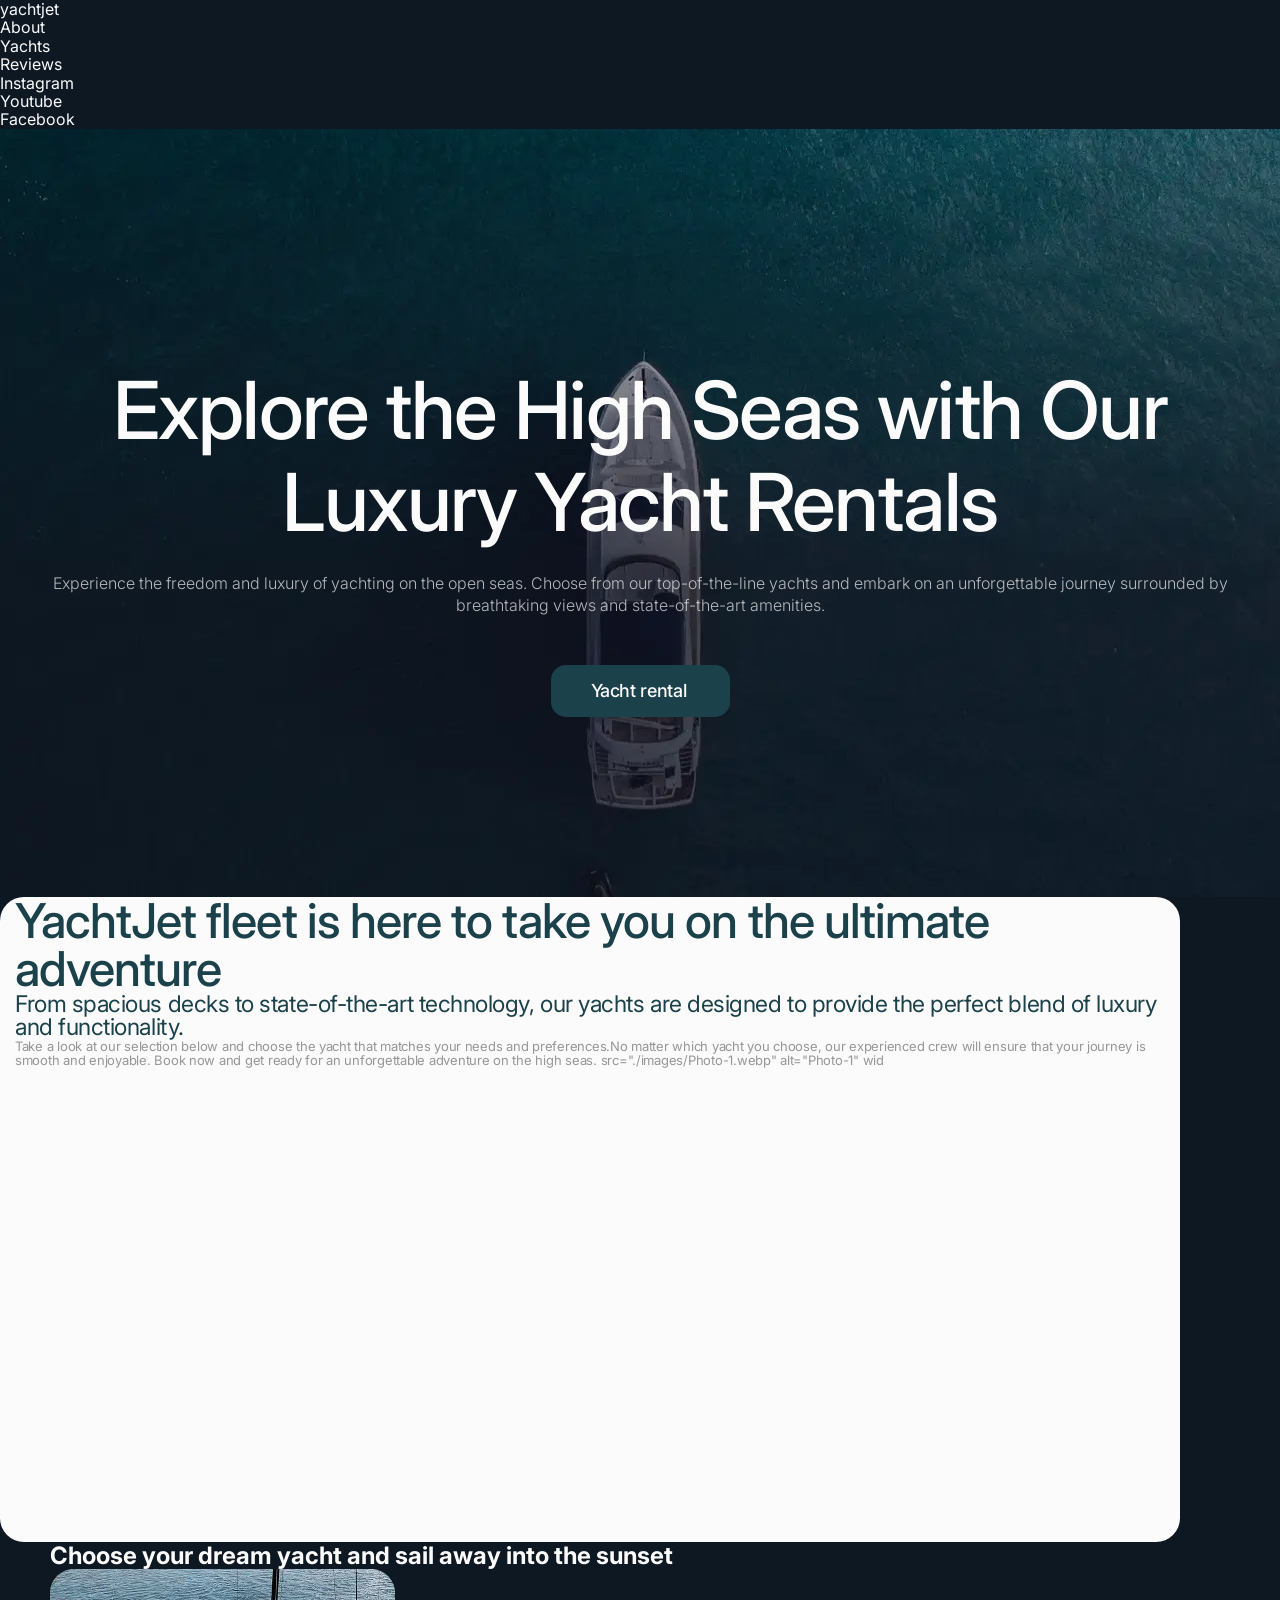
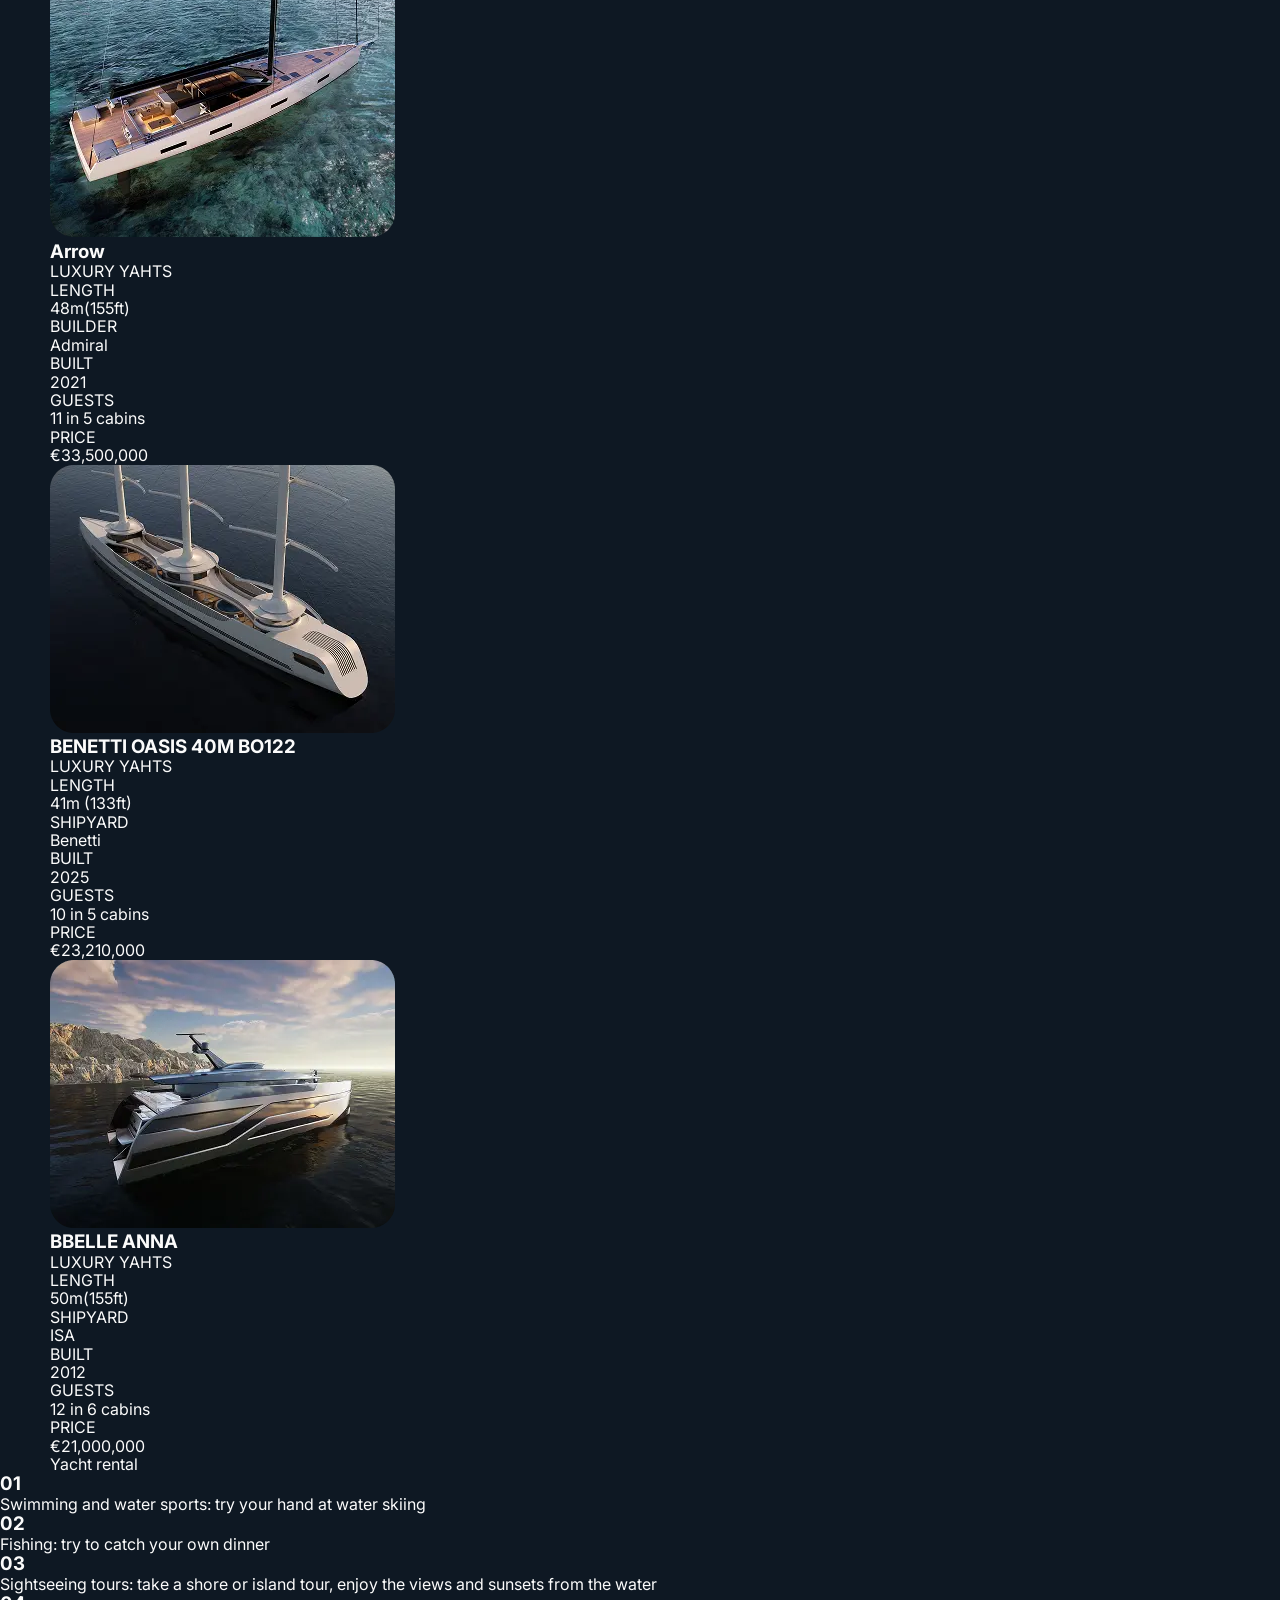
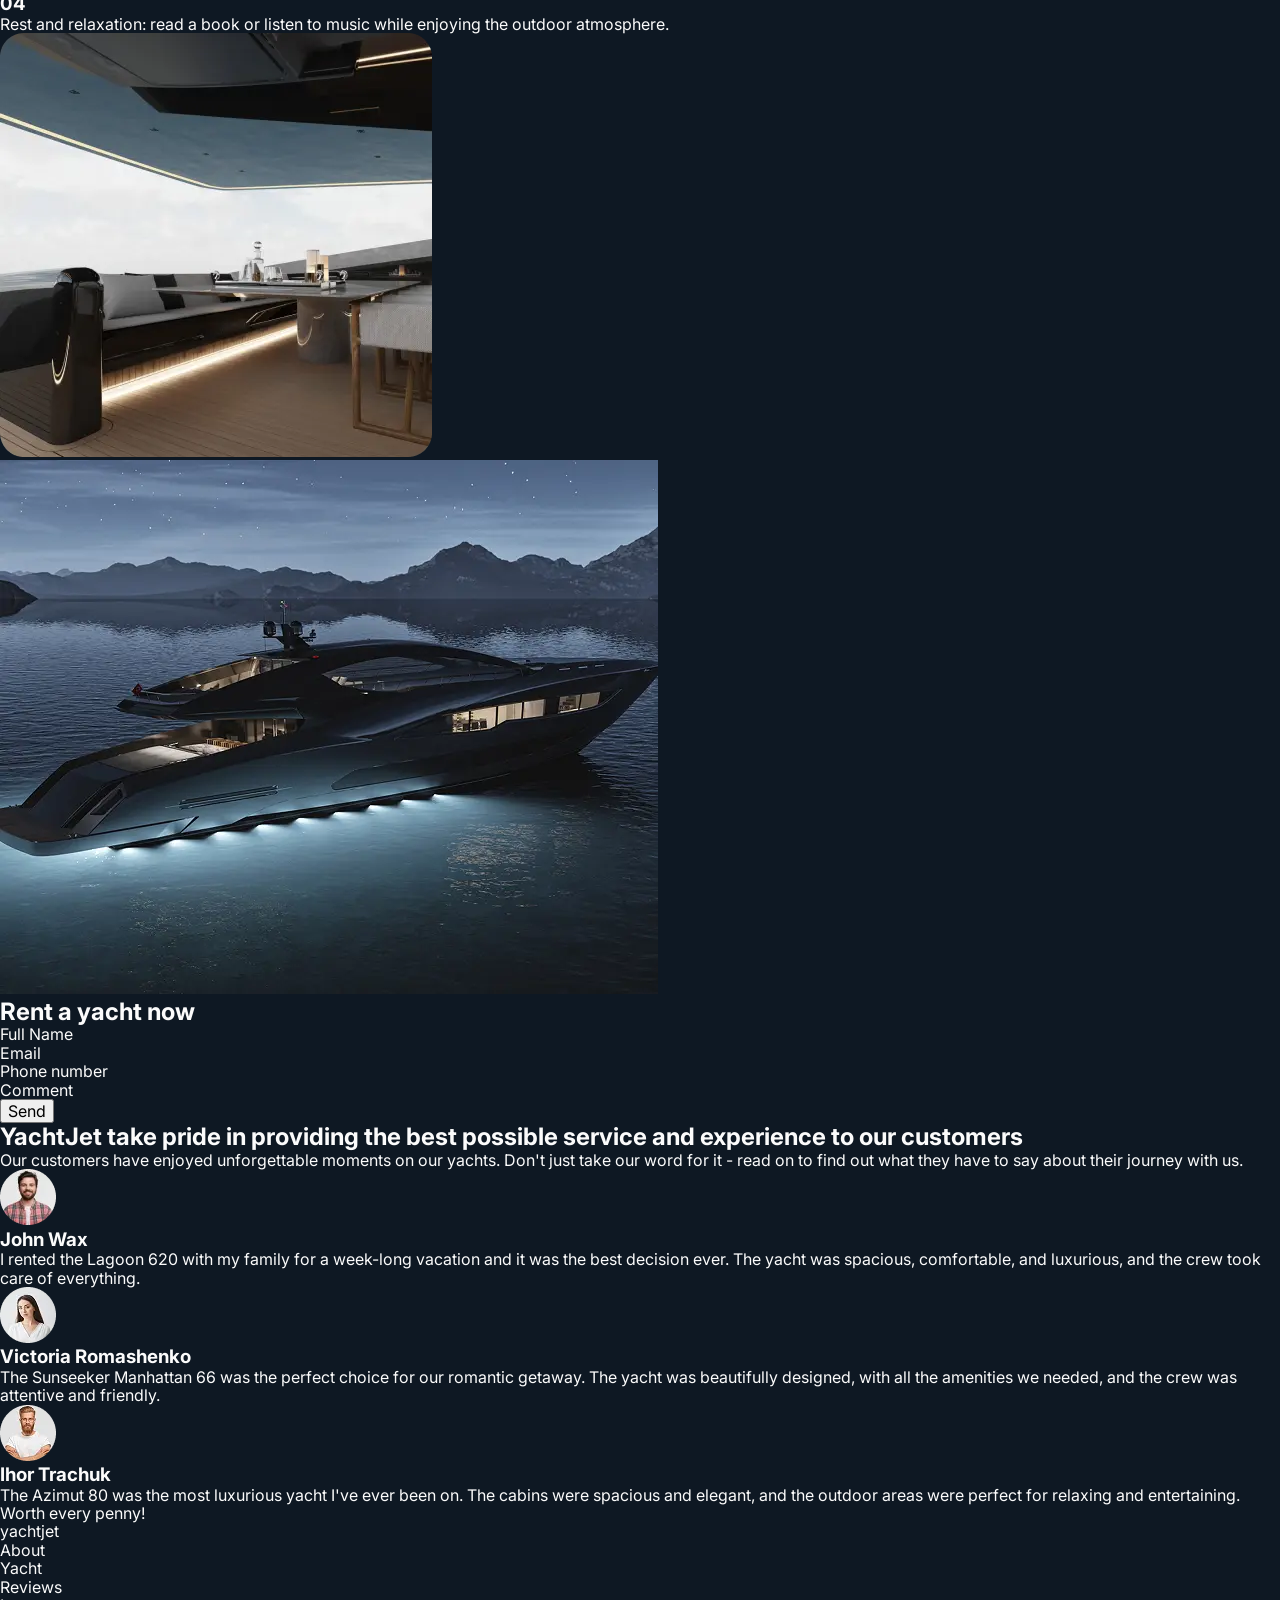
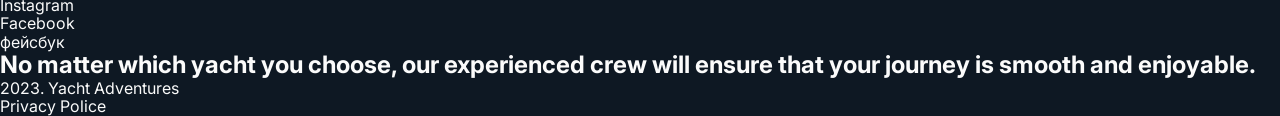
==== commit 1aa47363: "first attempt yahts rental" ====
--- a/index.html
+++ b/index.html
@@ -34,10 +34,10 @@
           <a href="https://www.instagram.com/" target="_blank">Instagram</a>
         </li>
         <li>
-          <a href="https://www.youtube.com/" target="_blank">Facebook</a>
-        </li>
-        <li>
-          <a href="https://www.facebook.com/" target="_blank">фейсбук</a>
+          <a href="https://www.youtube.com/" target="_blank">Youtube</a>
+        </li>
+        <li>
+          <a href="https://www.facebook.com/" target="_blank">Facebook</a>
         </li>
       </ul>
     </header>
@@ -55,25 +55,31 @@
         </div>
       </section>
 
-      <section>
-        <h2>YachtJet fleet is here to take you on the ultimate adventure</h2>
-        <p>
-          From spacious decks to state-of-the-art technology, our yachts are
-          designed to provide the perfect blend of luxury and functionality.
-        </p>
-        <p>
-          Take a look at our selection below and choose the yacht that matches
-          your needs and preferences.No matter which yacht you choose, our
-          experienced crew will ensure that your journey is smooth and
-          enjoyable. Book now and get ready for an unforgettable adventure on
-          the high seas.
-        </p>
-        <img
-          src="./images/Photo-1.webp"
-          alt="Photo-1"
-          width="1180"
-          height="470"
-        />
+      <section class="yachts-rental">
+        <div class="container">
+          <div class="yachts-rental-card">
+            <h2 class="yachts-rental-title">YachtJet fleet is here to take you on the ultimate adventure</h2>
+            <div class="yachts-rental-descr">
+              <p class="yachts-rental-subtitle">
+                From spacious decks to state-of-the-art technology, our yachts are
+                designed to provide the perfect blend of luxury and functionality.
+              </p>
+              <p class="yachts-rental-text">
+                Take a look at our selection below and choose the yacht that matches
+                your needs and preferences.No matter which yacht you choose, our
+                experienced crew will ensure that your journey is smooth and
+                enjoyable. Book now and get ready for an unforgettable adventure on
+                the high seas.
+              src="./images/Photo-1.webp"
+              alt="Photo-1"
+              wid</p>
+            </div>
+            <img class="yachts-rental-photo"
+              th="1180"
+              height="470"
+            />
+          </div>
+        </div>
       </section>
 
       <section id="yachts" class="yachts">
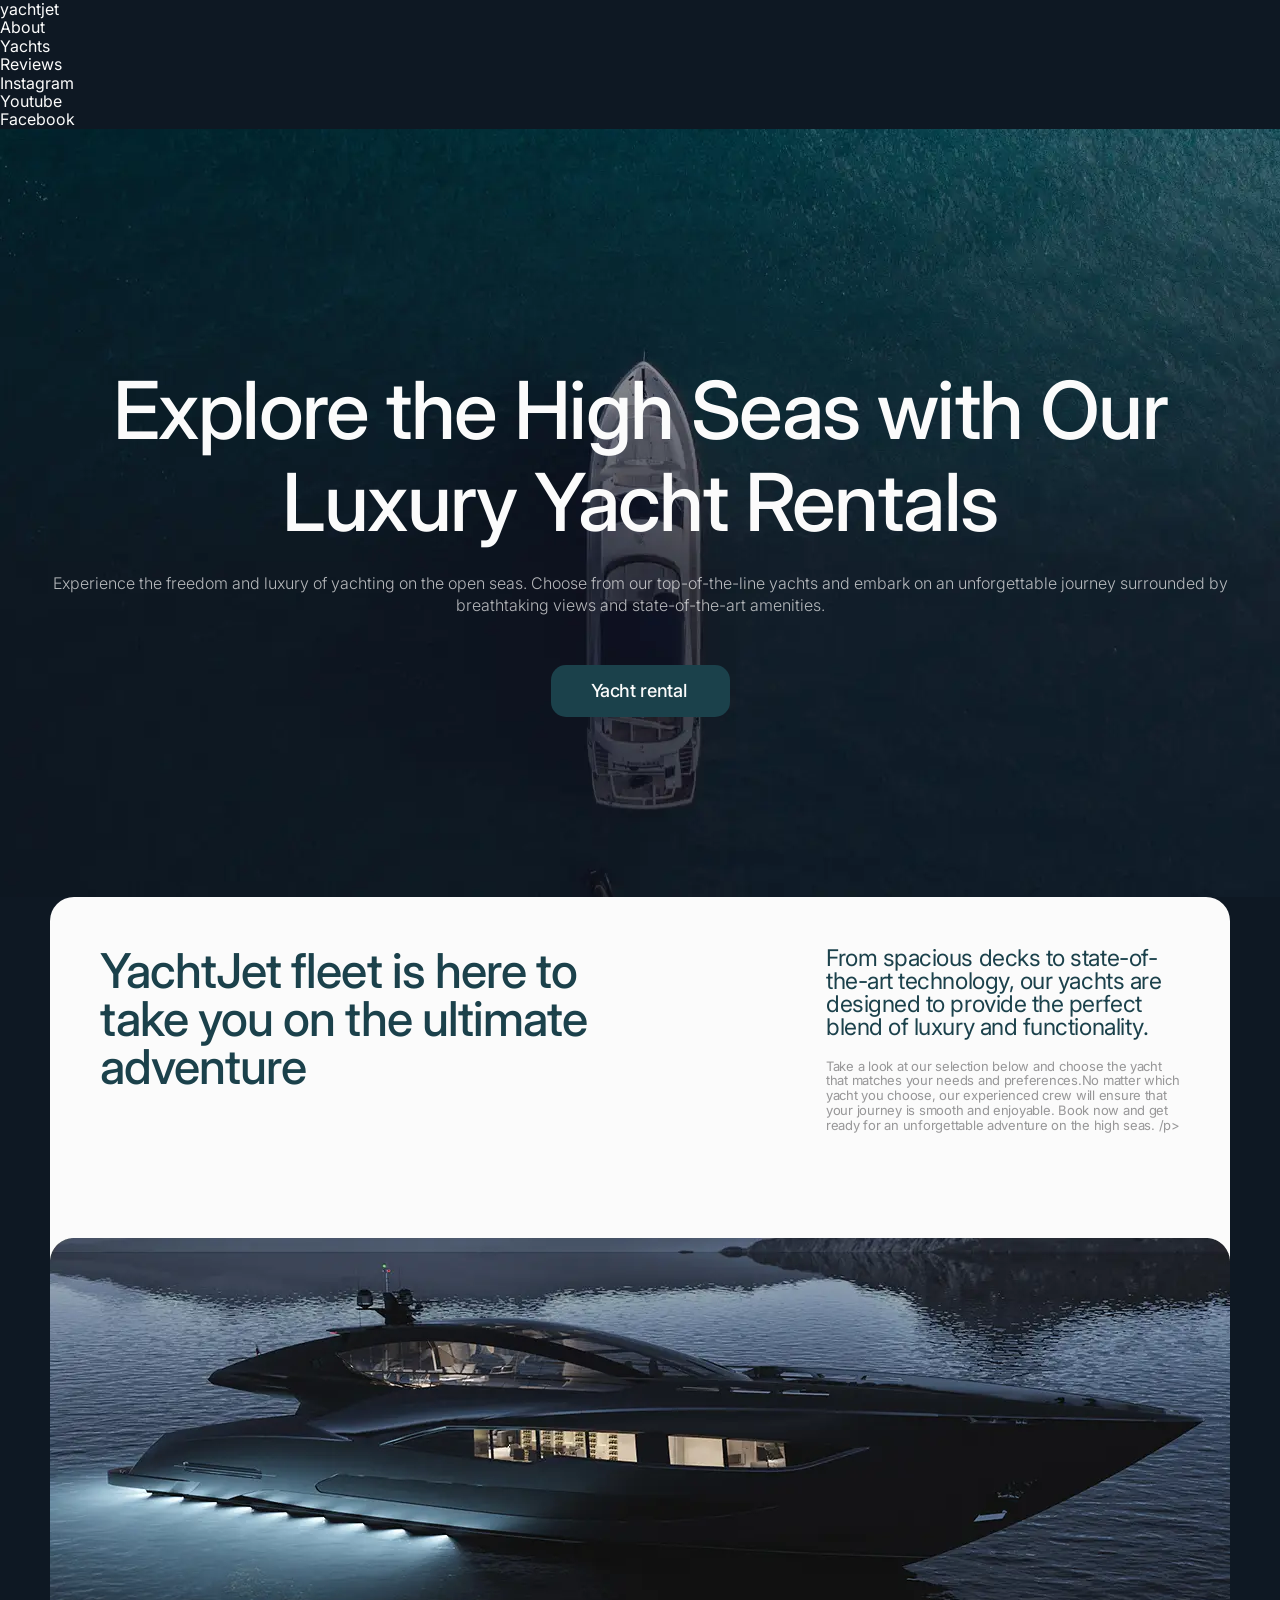
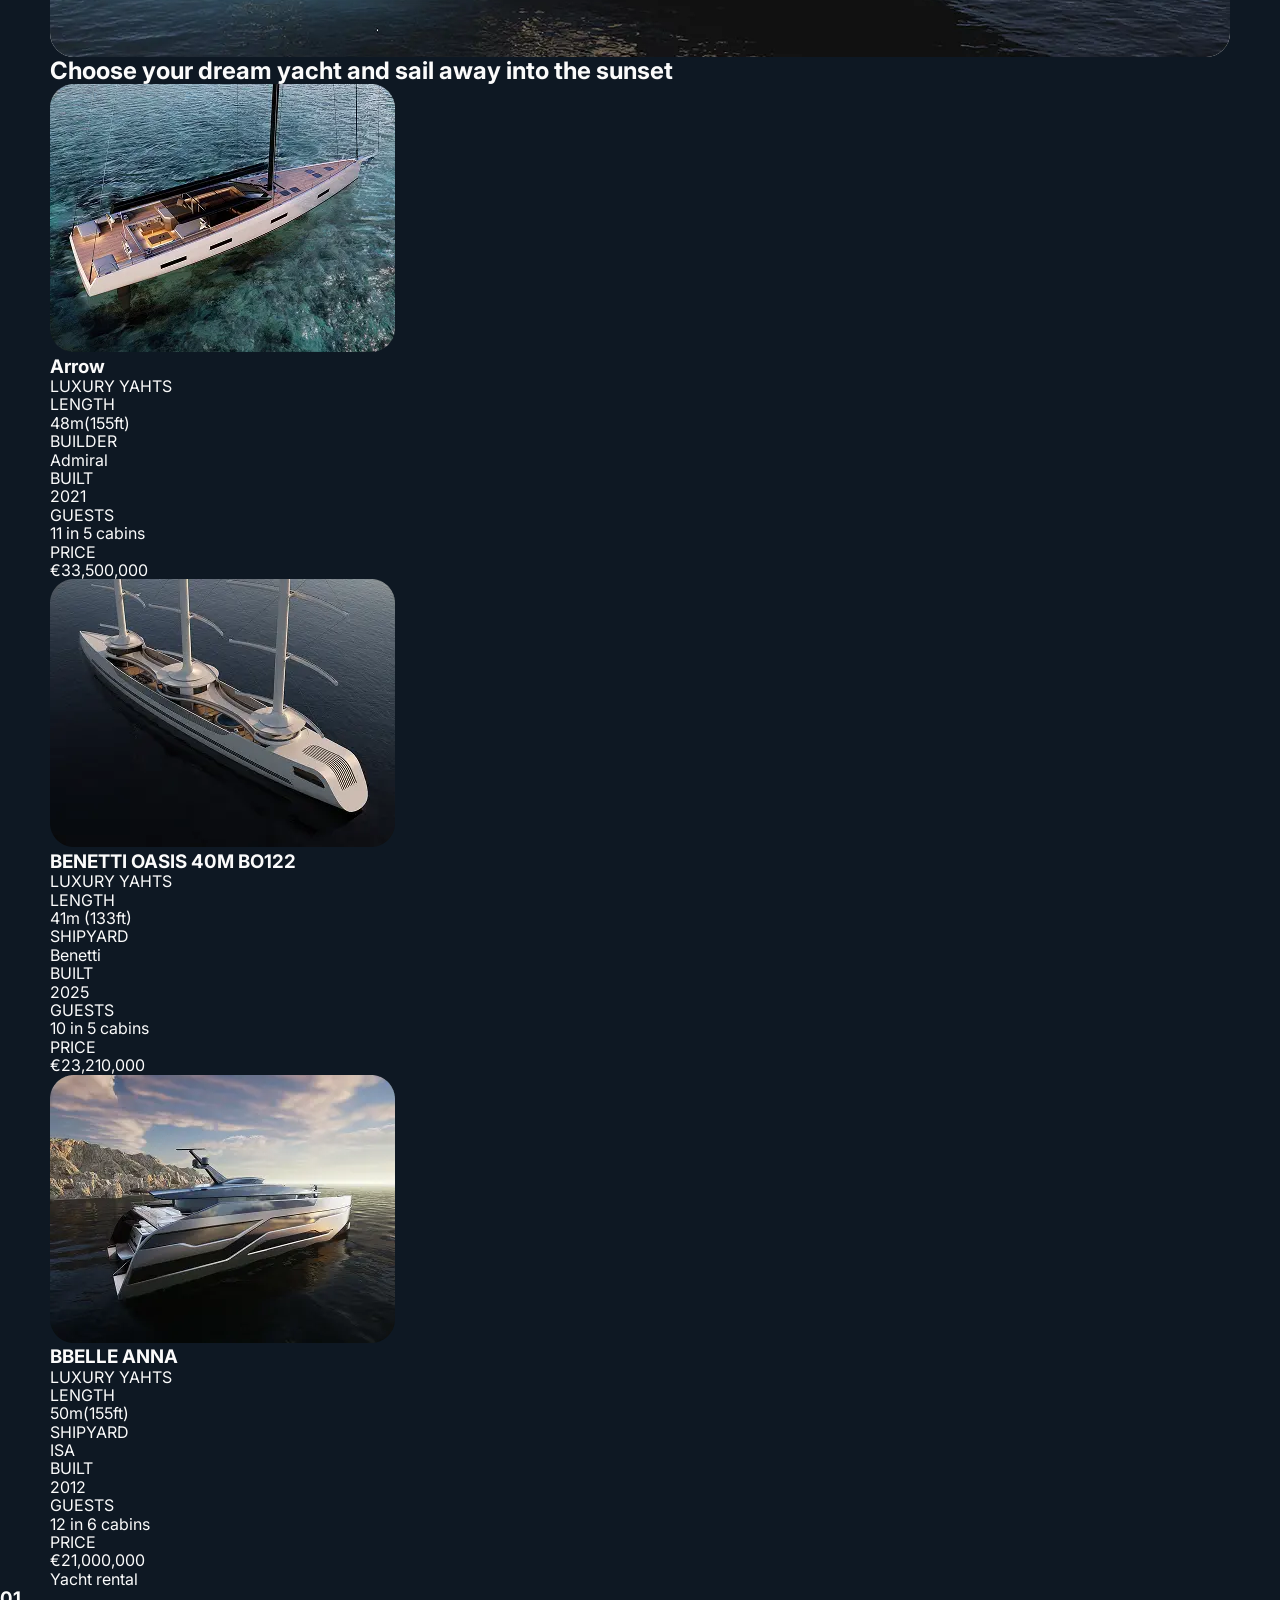
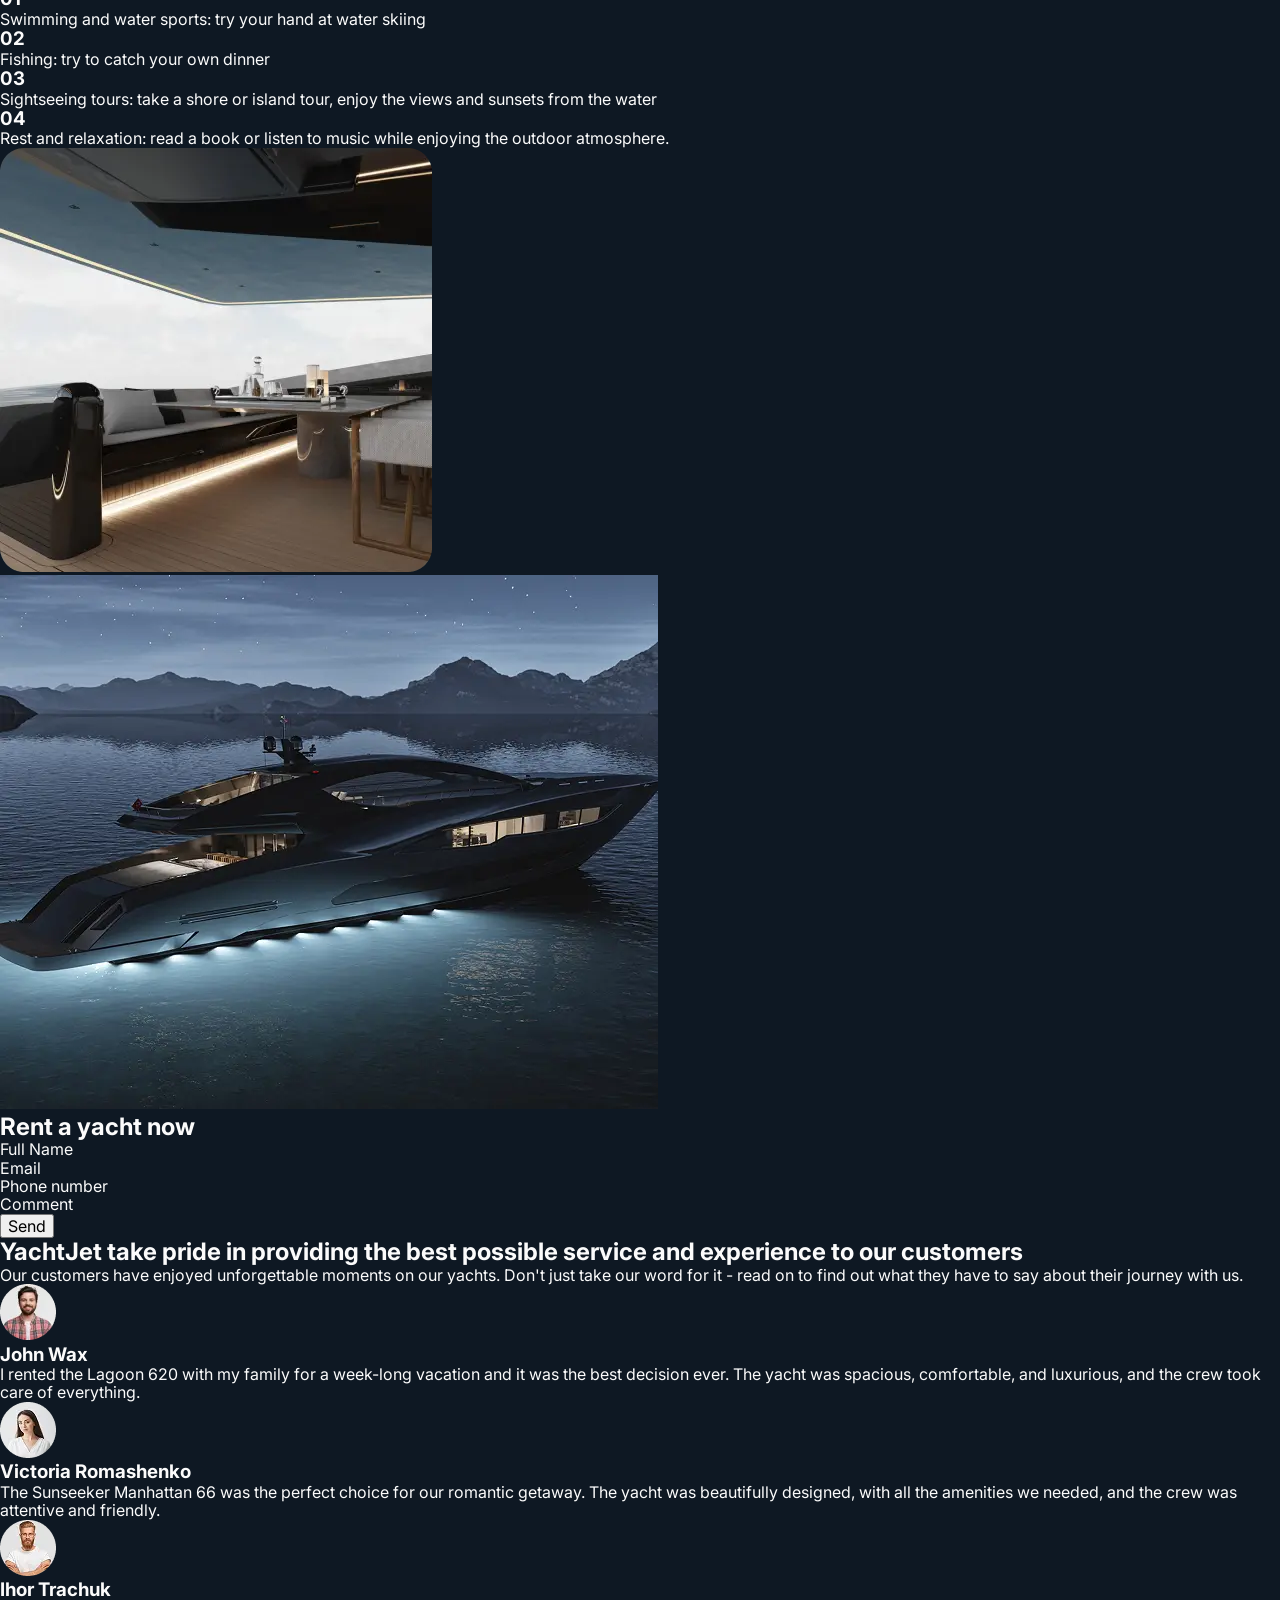
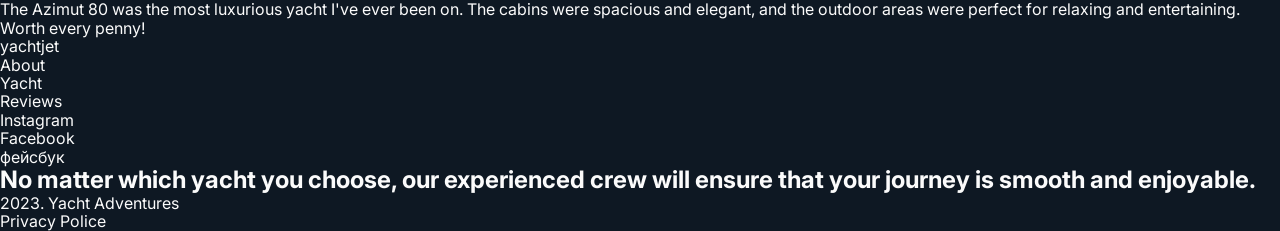
==== commit 8c39f50e: "yachts-rental" ====
--- a/index.html
+++ b/index.html
@@ -58,25 +58,26 @@
       <section class="yachts-rental">
         <div class="container">
           <div class="yachts-rental-card">
-            <h2 class="yachts-rental-title">YachtJet fleet is here to take you on the ultimate adventure</h2>
-            <div class="yachts-rental-descr">
-              <p class="yachts-rental-subtitle">
-                From spacious decks to state-of-the-art technology, our yachts are
-                designed to provide the perfect blend of luxury and functionality.
-              </p>
-              <p class="yachts-rental-text">
-                Take a look at our selection below and choose the yacht that matches
-                your needs and preferences.No matter which yacht you choose, our
-                experienced crew will ensure that your journey is smooth and
-                enjoyable. Book now and get ready for an unforgettable adventure on
-                the high seas.
-              src="./images/Photo-1.webp"
-              alt="Photo-1"
-              wid</p>
+            <div class="yachts-rental-top">
+              <h2 class="yachts-rental-title">YachtJet fleet is here to take you on the ultimate adventure</h2>
+              <div class="yachts-rental-descr">
+                <p class="yachts-rental-subtitle">
+                  From spacious decks to state-of-the-art technology, our yachts are
+                  designed to provide the perfect blend of luxury and functionality.
+                </p>
+                <p class="yachts-rental-text">
+                  Take a look at our selection below and choose the yacht that matches
+                  your needs and preferences.No matter which yacht you choose, our
+                  experienced crew will ensure that your journey is smooth and
+                  enjoyable. Book now and get ready for an unforgettable adventure on
+                  the high seas.
+                /p>
+              </div>
             </div>
-            <img class="yachts-rental-photo"
-              th="1180"
-              height="470"
+            <img class="yachts-rental-photo" src="./images/Photo-1.webp"
+                alt="Photo-1"
+              width="1180px"
+              height="470px"
             />
           </div>
         </div>
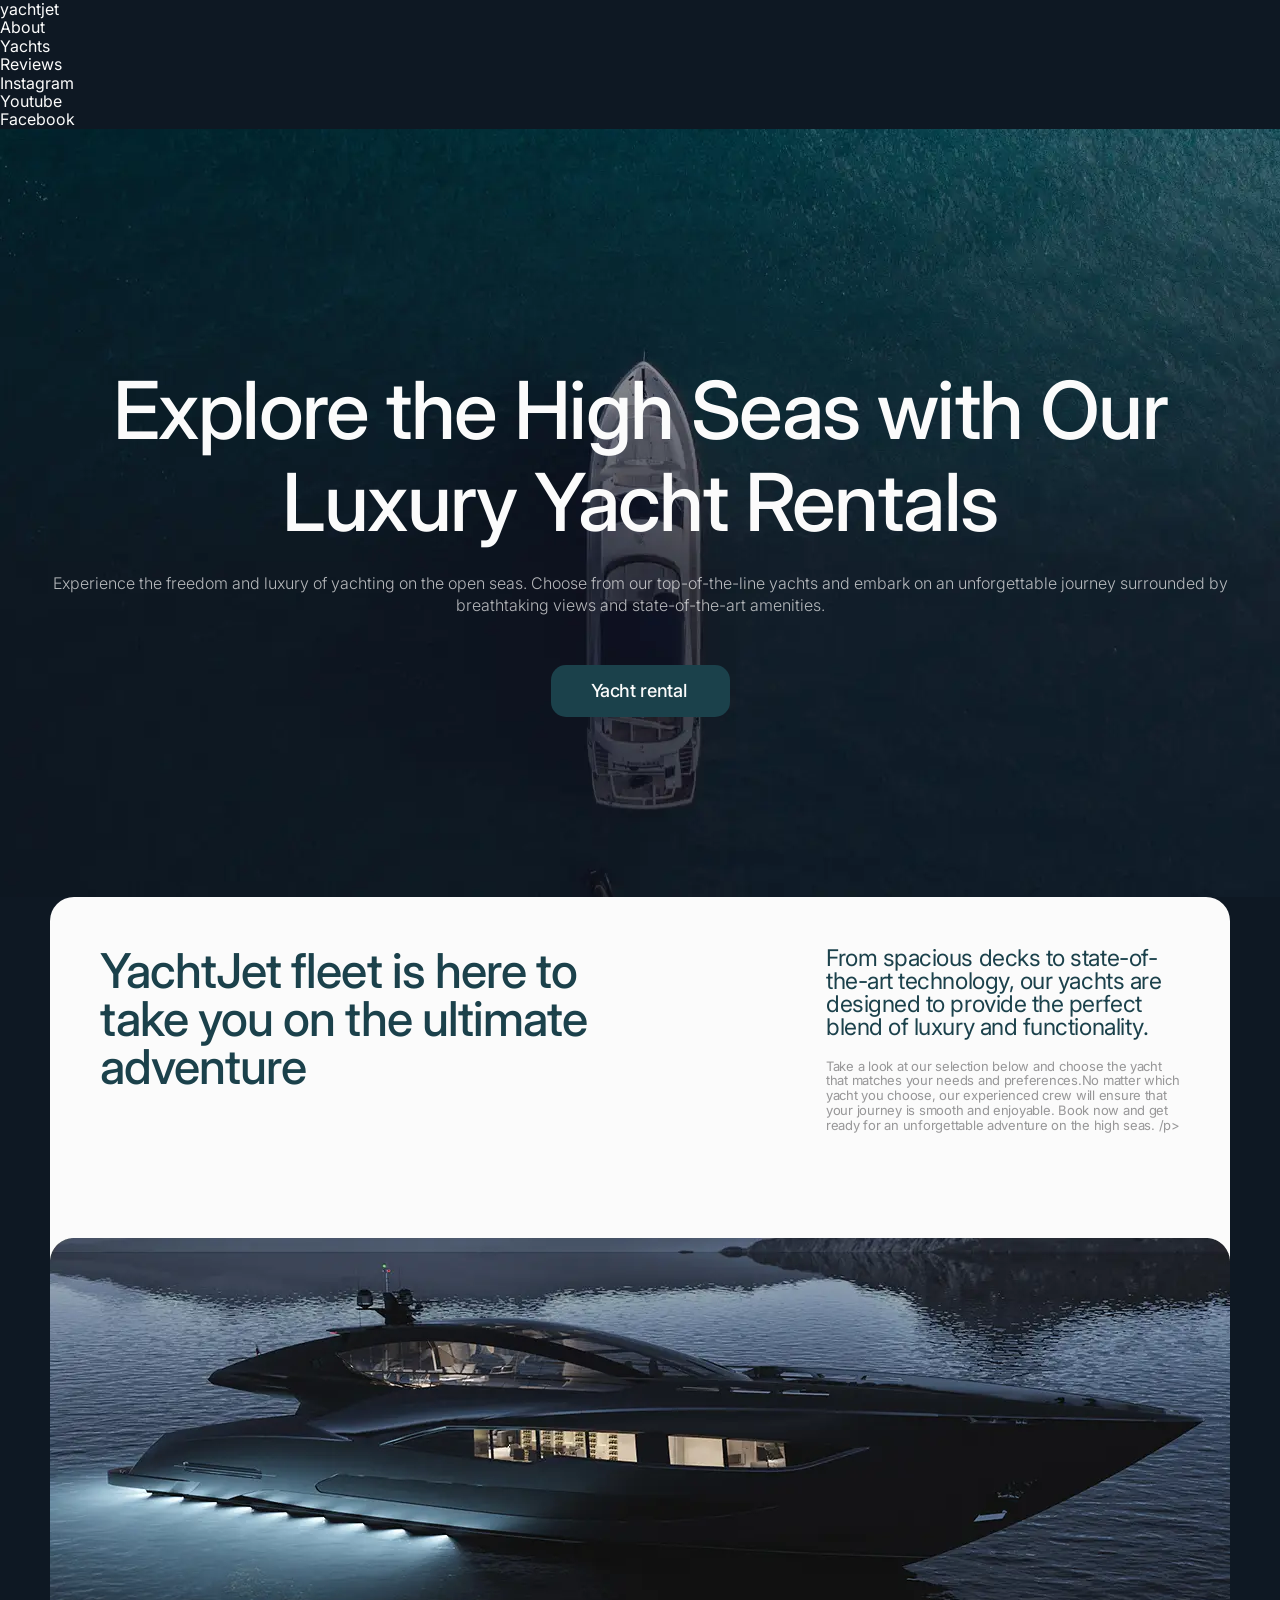
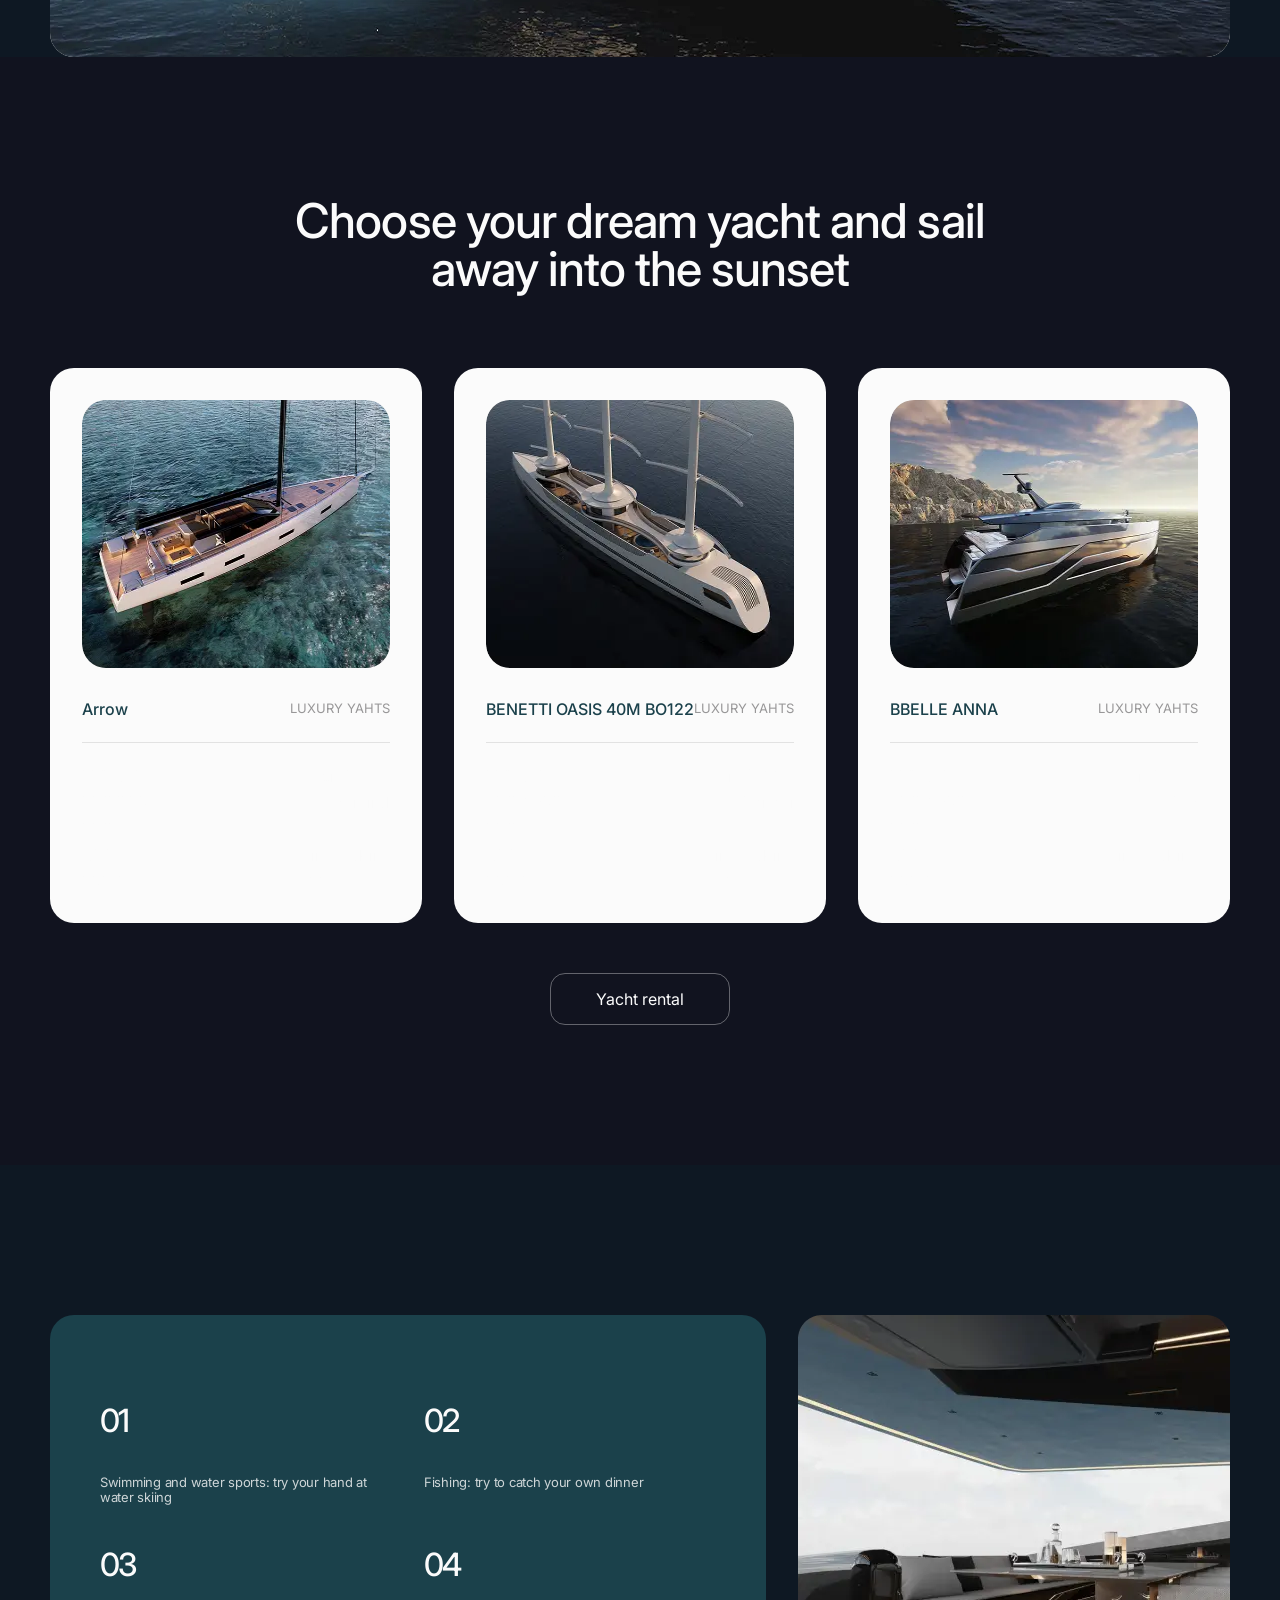
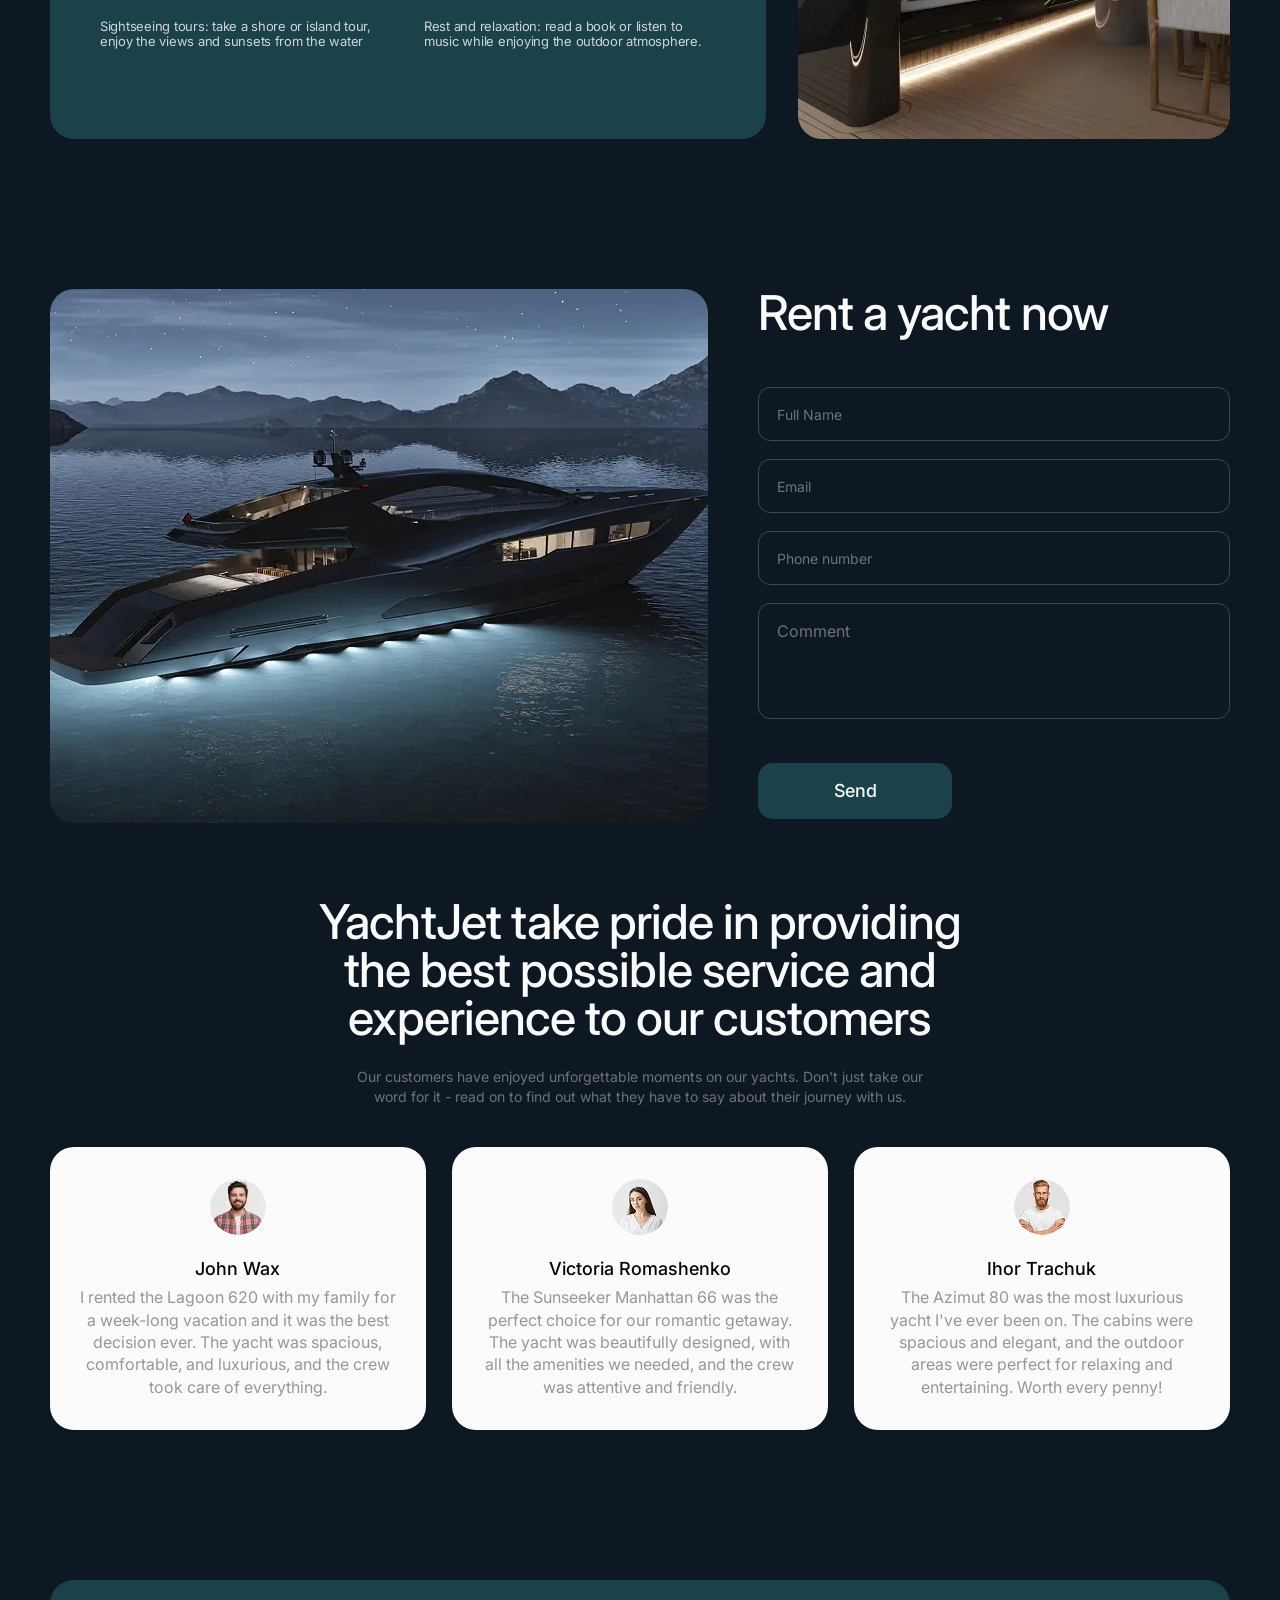
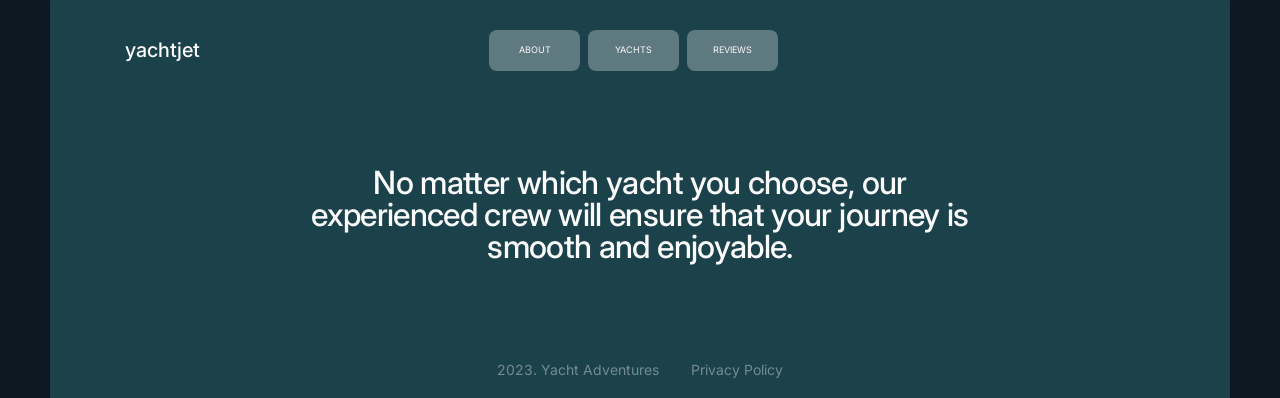
==== commit f063a63a: "dlended-18/07" ====
--- a/index.html
+++ b/index.html
@@ -4,13 +4,20 @@
     <meta charset="UTF-8" />
     <meta name="viewport" content="width=device-width, initial-scale=1.0" />
     <title>YachtJet</title>
-    <link rel="stylesheet" href="https://cdnjs.cloudflare.com/ajax/libs/modern-normalize/3.0.1/modern-normalize.min.css" integrity="sha512-q6WgHqiHlKyOqslT/lgBgodhd03Wp4BEqKeW6nNtlOY4quzyG3VoQKFrieaCeSnuVseNKRGpGeDU3qPmabCANg==" crossorigin="anonymous" referrerpolicy="no-referrer" />
+    <link
+      rel="stylesheet"
+      href="https://cdnjs.cloudflare.com/ajax/libs/modern-normalize/3.0.1/modern-normalize.min.css"
+      integrity="sha512-q6WgHqiHlKyOqslT/lgBgodhd03Wp4BEqKeW6nNtlOY4quzyG3VoQKFrieaCeSnuVseNKRGpGeDU3qPmabCANg=="
+      crossorigin="anonymous"
+      referrerpolicy="no-referrer"
+    />
     <link rel="preconnect" href="https://fonts.googleapis.com" />
     <link rel="preconnect" href="https://fonts.gstatic.com" crossorigin />
     <link
       href="https://fonts.googleapis.com/css2?family=Inter:wght@100..900&display=swap"
-      rel="stylesheet" />
-      <link rel="stylesheet" href="./css/common.css">
+      rel="stylesheet"
+    />
+    <link rel="stylesheet" href="./css/common.css" />
   </head>
 
   <body>
@@ -45,11 +52,14 @@
     <main>
       <section class="hero">
         <div class="container hero-contaiger">
-          <h1 class="hero-title">Explore the High Seas with Our Luxury Yacht Rentals</h1>
+          <h1 class="hero-title">
+            Explore the High Seas with Our Luxury Yacht Rentals
+          </h1>
           <p class="hero-title-descr">
-            Experience the freedom and luxury of yachting on the open seas. Choose
-            from our top-of-the-line yachts and embark on an unforgettable journey
-            surrounded by breathtaking views and state-of-the-art amenities.
+            Experience the freedom and luxury of yachting on the open seas.
+            Choose from our top-of-the-line yachts and embark on an
+            unforgettable journey surrounded by breathtaking views and
+            state-of-the-art amenities.
           </p>
           <a class="hero-link" href="#rental">Yacht rental</a>
         </div>
@@ -59,23 +69,28 @@
         <div class="container">
           <div class="yachts-rental-card">
             <div class="yachts-rental-top">
-              <h2 class="yachts-rental-title">YachtJet fleet is here to take you on the ultimate adventure</h2>
+              <h2 class="yachts-rental-title">
+                YachtJet fleet is here to take you on the ultimate adventure
+              </h2>
               <div class="yachts-rental-descr">
                 <p class="yachts-rental-subtitle">
-                  From spacious decks to state-of-the-art technology, our yachts are
-                  designed to provide the perfect blend of luxury and functionality.
+                  From spacious decks to state-of-the-art technology, our yachts
+                  are designed to provide the perfect blend of luxury and
+                  functionality.
                 </p>
                 <p class="yachts-rental-text">
-                  Take a look at our selection below and choose the yacht that matches
-                  your needs and preferences.No matter which yacht you choose, our
-                  experienced crew will ensure that your journey is smooth and
-                  enjoyable. Book now and get ready for an unforgettable adventure on
-                  the high seas.
-                /p>
+                  Take a look at our selection below and choose the yacht that
+                  matches your needs and preferences.No matter which yacht you
+                  choose, our experienced crew will ensure that your journey is
+                  smooth and enjoyable. Book now and get ready for an
+                  unforgettable adventure on the high seas. /p>
+                </p>
               </div>
             </div>
-            <img class="yachts-rental-photo" src="./images/Photo-1.webp"
-                alt="Photo-1"
+            <img
+              class="yachts-rental-photo"
+              src="./images/Photo-1.webp"
+              alt="Photo-1"
               width="1180px"
               height="470px"
             />
@@ -85,7 +100,9 @@
 
       <section id="yachts" class="yachts">
         <div class="container">
-          <h2 class="yachts-title">Choose your dream yacht and sail away into the sunset</h2>
+          <h2 class="yachts-title">
+            Choose your dream yacht and sail away into the sunset
+          </h2>
           <ul class="yachts-list">
             <li class="yachts-list-item">
               <img
@@ -95,28 +112,30 @@
                 height="268"
                 class="yachts-img"
               />
-              <h3 class="yachts-list-title">Arrow</h3>
-              <p class="yachts-list-category">LUXURY YAHTS</p>
-              <ul class="yachts-tadle">
-                <li>
-                  <p class="yachts-tadle-category">LENGTH</p>
-                  <span class="yachts-tadle-value">48m(155ft) </span>
-                </li>
-                <li>
-                  <p class="yachts-tadle-category">BUILDER</p>
-                  <span class="yachts-tadle-value">Admiral</span>
-                </li>
-                <li>
-                  <p class="yachts-tadle-category">BUILT</p>
-                  <span class="yachts-tadle-value">2021</span>
-                </li>
-                <li>
-                  <p class="yachts-tadle-category">GUESTS</p>
-                  <span class="yachts-tadle-value">11 in 5 cabins</span>
+              <div class="yachts-card-top">
+                <h3 class="yachts-list-title">Arrow</h3>
+                <p class="yachts-list-category">LUXURY YAHTS</p>
+              </div>
+              <ul class="yachts-table">
+                <li>
+                  <p class="yachts-table-category">LENGTH</p>
+                  <span class="yachts-table-value">48m(155ft) </span>
+                </li>
+                <li>
+                  <p class="yachts-table-category">BUILDER</p>
+                  <span class="yachts-table-value">Admiral</span>
+                </li>
+                <li>
+                  <p class="yachts-table-category">BUILT</p>
+                  <span class="yachts-table-value">2021</span>
+                </li>
+                <li>
+                  <p class="yachts-table-category">GUESTS</p>
+                  <span class="yachts-table-value">11 in 5 cabins</span>
                 </li>
                 <li>
                   <p>PRICE</p>
-                  <span class="yachts-tadle-value">€33,500,000</span>
+                  <span class="yachts-table-value">€33,500,000</span>
                 </li>
               </ul>
             </li>
@@ -128,28 +147,30 @@
                 height="268"
                 class="yachts-img"
               />
-              <h3 class="yachts-list-title">BENETTI OASIS 40M BO122</h3>
-              <p class="yachts-list-category">LUXURY YAHTS</p>
-              <ul class="yachts-tadle">
-                <li>
-                  <p class="yachts-tadle-category">LENGTH</p>
-                  <span class="yachts-tadle-value">41m (133ft)</span>
-                </li>
-                <li>
-                  <p class="yachts-tadle-category">SHIPYARD</p>
-                  <span class="yachts-tadle-value">Benetti</span>
-                </li>
-                <li>
-                  <p class="yachts-tadle-category">BUILT</p>
-                  <span class="yachts-tadle-value">2025</span>
+              <div class="yachts-card-top">
+                <h3 class="yachts-list-title">BENETTI OASIS 40M BO122</h3>
+                <p class="yachts-list-category">LUXURY YAHTS</p>
+              </div>
+              <ul class="yachts-table">
+                <li>
+                  <p class="yachts-table-category">LENGTH</p>
+                  <span class="yachts-table-value">41m (133ft)</span>
+                </li>
+                <li>
+                  <p class="yachts-table-category">SHIPYARD</p>
+                  <span class="yachts-table-value">Benetti</span>
+                </li>
+                <li>
+                  <p class="yachts-table-category">BUILT</p>
+                  <span class="yachts-table-value">2025</span>
                 </li>
                 <li>
                   <p>GUESTS</p>
-                  <span class="yachts-tadle-value">10 in 5 cabins</span>
-                </li>
-                <li>
-                  <p class="yachts-tadle-category">PRICE</p>
-                  <span class="yachts-tadle-value">€23,210,000</span>
+                  <span class="yachts-table-value">10 in 5 cabins</span>
+                </li>
+                <li>
+                  <p class="yachts-table-category">PRICE</p>
+                  <span class="yachts-table-value">€23,210,000</span>
                 </li>
               </ul>
             </li>
@@ -161,104 +182,121 @@
                 height="268"
                 class="yachts-img"
               />
-              <h3 class="yachts-list-title">BBELLE ANNA</h3>
-              <p class="yachts-list-category">LUXURY YAHTS</p>
-              <ul class="yachts-tadle">
-                <li>
-                  <p class="yachts-tadle-category">LENGTH</p>
-                  <span class="yachts-tadle-value">50m(155ft)</span>
-                </li>
-                <li>
-                  <p class="yachts-tadle-category">SHIPYARD</p>
-                  <span class="yachts-tadle-value">ISA</span>
-                </li>
-                <li>
-                  <p class="yachts-tadle-category">BUILT</p>
-                  <span class="yachts-tadle-value">2012</span>
-                </li>
-                <li>
-                  <p class="yachts-tadle-category">GUESTS</p>
-                  <span class="yachts-tadle-value">12 in 6 cabins</span>
-                </li>
-                <li>
-                  <p class="yachts-tadle-category">PRICE</p>
-                  <span class="yachts-tadle-value">€21,000,000</span>
+              <div class="yachts-card-top">
+                <h3 class="yachts-list-title">BBELLE ANNA</h3>
+                <p class="yachts-list-category">LUXURY YAHTS</p>
+              </div>
+              <ul class="yachts-table">
+                <li>
+                  <p class="yachts-table-category">LENGTH</p>
+                  <span class="yachts-table-value">50m(155ft)</span>
+                </li>
+                <li>
+                  <p class="yachts-table-category">SHIPYARD</p>
+                  <span class="yachts-table-value">ISA</span>
+                </li>
+                <li>
+                  <p class="yachts-table-category">BUILT</p>
+                  <span class="yachts-table-value">2012</span>
+                </li>
+                <li>
+                  <p class="yachts-table-category">GUESTS</p>
+                  <span class="yachts-table-value">12 in 6 cabins</span>
+                </li>
+                <li>
+                  <p class="yachts-table-category">PRICE</p>
+                  <span class="yachts-table-value">€21,000,000</span>
                 </li>
               </ul>
             </li>
           </ul>
-          <a href="Yacht rental">Yacht rental</a>
-        </div>
-      </section>
-
-      <section id="about-us">
+          <a href="Yacht rental" class="yachts-btn">Yacht rental</a>
+        </div>
+      </section>
+
+      <section class="about-us" id="about-us">
         <!-- h2+(ol>li*4>span+p)+img (ось тако мало би бути)-->
-        <!-- <h2 hidden>About Us</h2>
-        <ol>
-          <li>
-            <span>01</span>
-            <p>Swimming and water sports: try your hand at water skiing</p>
-          </li>
-          <li>
-            <span>02</span>
-            <p>Fishing: try to catch your own dinner</p>
-          </li>
-          <li>
-            <span>03</span>
-            <p>
-              Sightseeing tours: take a shore or island tour, enjoy the views
-              and sunsets from the water
-            </p>
-          </li>
-          <li>
-            <span>04</span>
-            <p>
-              Rest and relaxation: read a book or listen to music while enjoying
-              the outdoor atmosphere.
-            </p>
-          </li>
-        </ol>
-        <img
-          src="./images/Photo 2.webp"
-          alt="Modern yacht aft deck lounge with built-in seating, ambient LED lighting along the deck, a glass dining table, and ocean views under a sleek overhang."
-          width="432"
-          height="424"
-        /> -->
-
-        <h3>01</h3>
-        <p>Swimming and water sports: try your hand at water skiing</p>
-        <h3>02</h3>
-        <p>Fishing: try to catch your own dinner</p>
-        <h3>03</h3>
-        <p>
-          Sightseeing tours: take a shore or island tour, enjoy the views and
-          sunsets from the water
-        </p>
-        <h3>04</h3>
-        <p>
-          Rest and relaxation: read a book or listen to music while enjoying the
-          outdoor atmosphere.
-        </p>
-        <img
-          src="./images/Photo 2.webp"
-          alt="Modern yacht aft deck lounge with built-in seating, ambient LED lighting along the deck, a glass dining table, and ocean views under a sleek overhang."
-          width="432"
-          height="424"
-        />
+        <div class="container">
+          <div class="about-us-content">
+            <h2 hidden>About Us</h2>
+
+            <ol class="about-us-list">
+              <li class="about-us-item">
+                <span class="about-us-number">01</span>
+                <p class="about-us-text">
+                  Swimming and water sports: try your hand at water skiing
+                </p>
+              </li>
+              <li class="about-us-item">
+                <span class="about-us-number">02</span>
+                <p class="about-us-text">
+                  Fishing: try to catch your own dinner
+                </p>
+              </li>
+              <li class="about-us-item">
+                <span class="about-us-number">03</span>
+                <p class="about-us-text">
+                  Sightseeing tours: take a shore or island tour, enjoy the
+                  views and sunsets from the water
+                </p>
+              </li>
+              <li class="about-us-item">
+                <span class="about-us-number">04</span>
+                <p class="about-us-text">
+                  Rest and relaxation: read a book or listen to music while
+                  enjoying the outdoor atmosphere.
+                </p>
+              </li>
+            </ol>
+
+            <img
+              src="./images/Photo 2.webp"
+              alt="Modern yacht aft deck lounge with built-in seating, ambient LED lighting along the deck, a glass dining table, and ocean views under a sleek overhang."
+              width="432"
+              height="424"
+            />
+          </div>
+        </div>
       </section>
 
       <section id="rental">
         <!-- h2+form+img ось така тут формула -->
-        <!-- <h2>Rent a yacht now</h2>
-        <form></form>
-        <img
-          src="./images/Photo 3.webp"
-          alt="Photo 3"
-          width="658"
-          height="534"
-        /> -->
-
-        <img
+        <section class="rent" id="rent">
+          <div class="container">
+            <div class="rent-wrapper">
+              <div class="rent-image">
+                <img
+                  src="./images/Photo 3.webp"
+                  alt="Luxury yacht"
+                  width="658"
+                  height="534"
+                />
+              </div>
+              <div class="rent-form-wrapper">
+                <h2 class="rent-title">Rent a yacht now</h2>
+                <form class="rent-form">
+                  <input
+                    type="text"
+                    class="rent-input"
+                    placeholder="Full Name"
+                  />
+                  <input type="email" class="rent-input" placeholder="Email" />
+                  <input
+                    type="tel"
+                    class="rent-input"
+                    placeholder="Phone number"
+                  />
+                  <textarea
+                    class="rent-textarea"
+                    placeholder="Comment"
+                  ></textarea>
+                  <button type="submit" class="rent-button">Send</button>
+                </form>
+              </div>
+            </div>
+          </div>
+        </section>
+        <!-- <img
           src="./images/Photo 3.webp"
           alt="Photo 3"
           width="658"
@@ -269,56 +307,74 @@
         <p>Email</p>
         <p>Phone number</p>
         <p>Comment</p>
-        <button type="button">Send</button>
-      </section>
-
-      <section id="revies">
-        <h2>
-          YachtJet take pride in providing the best possible service and
-          experience to our customers
-        </h2>
-        <p>
-          Our customers have enjoyed unforgettable moments on our yachts. Don't
-          just take our word for it - read on to find out what they have to say
-          about their journey with us.
-        </p>
-        <ul>
-          <li>
-            <img src="./images/John Wax.webp" alt="Photo Wax" />
-            <h3>John Wax</h3>
-            <p>
-              I rented the Lagoon 620 with my family for a week-long vacation
-              and it was the best decision ever. The yacht was spacious,
-              comfortable, and luxurious, and the crew took care of everything.
-            </p>
-          </li>
-          <li>
-            <img
-              src="./images/Victoria Romashenko.webp"
-              alt="Photo Victoria Romashenko"
-            />
-            <h3>Victoria Romashenko</h3>
-            <p>
-              The Sunseeker Manhattan 66 was the perfect choice for our romantic
-              getaway. The yacht was beautifully designed, with all the
-              amenities we needed, and the crew was attentive and friendly.
-            </p>
-          </li>
-          <li>
-            <img src="./images/Ihor Trachuk.webp" alt="Photo Ihor Trachuk" />
-            <h3>Ihor Trachuk</h3>
-            <p>
-              The Azimut 80 was the most luxurious yacht I've ever been on. The
-              cabins were spacious and elegant, and the outdoor areas were
-              perfect for relaxing and entertaining. Worth every penny!
-            </p>
-          </li>
-        </ul>
+        <button type="button">Send</button> -->
+      </section>
+
+      <section class="reviews" id="reviews">
+        <div class="container">
+          <h2 class="reviews-title">
+            YachtJet take pride in providing the best possible service and
+            experience to our customers
+          </h2>
+          <p class="reviews-text">
+            Our customers have enjoyed unforgettable moments on our yachts.
+            Don't just take our word for it - read on to find out what they have
+            to say about their journey with us.
+          </p>
+          <ul class="reviews-list">
+            <li class="reviews-item">
+              <img
+                src="./images/John Wax.webp"
+                alt="John Wax"
+                class="reviews-photo"
+                width="56"
+                height="56"
+              />
+              <h3 class="reviews-name">John Wax</h3>
+              <p class="reviews-description">
+                I rented the Lagoon 620 with my family for a week-long vacation
+                and it was the best decision ever. The yacht was spacious,
+                comfortable, and luxurious, and the crew took care of
+                everything.
+              </p>
+            </li>
+            <li class="reviews-item">
+              <img
+                src="./images/Victoria Romashenko.webp"
+                alt="Victoria Romashenko"
+                class="reviews-photo"
+                width="56"
+                height="56"
+              />
+              <h3 class="reviews-name">Victoria Romashenko</h3>
+              <p class="reviews-description">
+                The Sunseeker Manhattan 66 was the perfect choice for our
+                romantic getaway. The yacht was beautifully designed, with all
+                the amenities we needed, and the crew was attentive and
+                friendly.
+              </p>
+            </li>
+            <li class="reviews-item">
+              <img
+                src="./images/Ihor Trachuk.webp"
+                alt="Ihor Trachuk"
+                class="reviews-photo"
+                width="56"
+                height="56"
+              />
+              <h3 class="reviews-name">Ihor Trachuk</h3>
+              <p class="reviews-description">
+                The Azimut 80 was the most luxurious yacht I've ever been on.
+                The cabins were spacious and elegant, and the outdoor areas were
+                perfect for relaxing and entertaining. Worth every penny!
+              </p>
+            </li>
+          </ul>
+        </div>
       </section>
     </main>
 
-    <footer>
-      <!-- замість h2 має бути p? А замість ul має бути span+a -->
+    <!-- <footer>
       <a href="./index.html">yachtjet</a>
       <nav></nav>
       <ul>
@@ -347,19 +403,84 @@
       </ul>
       </nav>
 
-      <!-- <p> No matter which yacht you choose, our experienced crew will ensure that
+      <p> No matter which yacht you choose, our experienced crew will ensure that
         your journey is smooth and enjoyable.</p>
       <span>2023. Yacht Adventures</span>
-      <a href="#">Privacy Police</a> -->
-
-      <h2>
-        No matter which yacht you choose, our experienced crew will ensure that
-        your journey is smooth and enjoyable.
-      </h2>
-      <ul>
-        <li>2023. Yacht Adventures</li>
-        <li>Privacy Police</li>
-      </ul>
+      <a href="#">Privacy Police</a>
+    </footer> -->
+
+    <footer class="footer">
+      <div class="container">
+        <div class="footer-wrapper">
+          <!-- Верхня частина -->
+          <div class="footer-top">
+            <a href="./index.html" class="footer-logo"> yachtjet </a>
+
+            <nav class="footer-nav">
+              <ul class="footer-menu">
+                <li class="footer-menu-item">
+                  <a href="#about-us" class="footer-menu-link">About</a>
+                </li>
+
+                <li class="footer-menu-item">
+                  <a href="#yachts" class="footer-menu-link">Yachts</a>
+                </li>
+
+                <li class="footer-menu-item">
+                  <a href="#reviews" class="footer-menu-link">Reviews</a>
+                </li>
+              </ul>
+            </nav>
+
+            <ul class="footer-social-list">
+              <li>
+                <a
+                  href="https://www.instagram.com/"
+                  class="footer-social-link"
+                  target="_blank"
+                >
+                  <!-- SVG -->
+                </a>
+              </li>
+
+              <li>
+                <a
+                  href="https://www.youtube.com/"
+                  class="footer-social-link"
+                  target="_blank"
+                >
+                  <!-- SVG -->
+                </a>
+              </li>
+
+              <li>
+                <a
+                  href="https://www.facebook.com/"
+                  class="footer-social-link"
+                  target="_blank"
+                >
+                  <!-- SVG -->
+                </a>
+              </li>
+            </ul>
+          </div>
+
+          <!-- Центральний текст -->
+
+          <p class="footer-title">
+            No matter which yacht you choose, our experienced crew will ensure
+            that your journey is smooth and enjoyable.
+          </p>
+
+          <!-- Нижня частина -->
+
+          <div class="footer-bottom">
+            <span class="footer-copy"> 2023. Yacht Adventures </span>
+
+            <a href="#" class="footer-policy"> Privacy Policy </a>
+          </div>
+        </div>
+      </div>
     </footer>
   </body>
 </html>
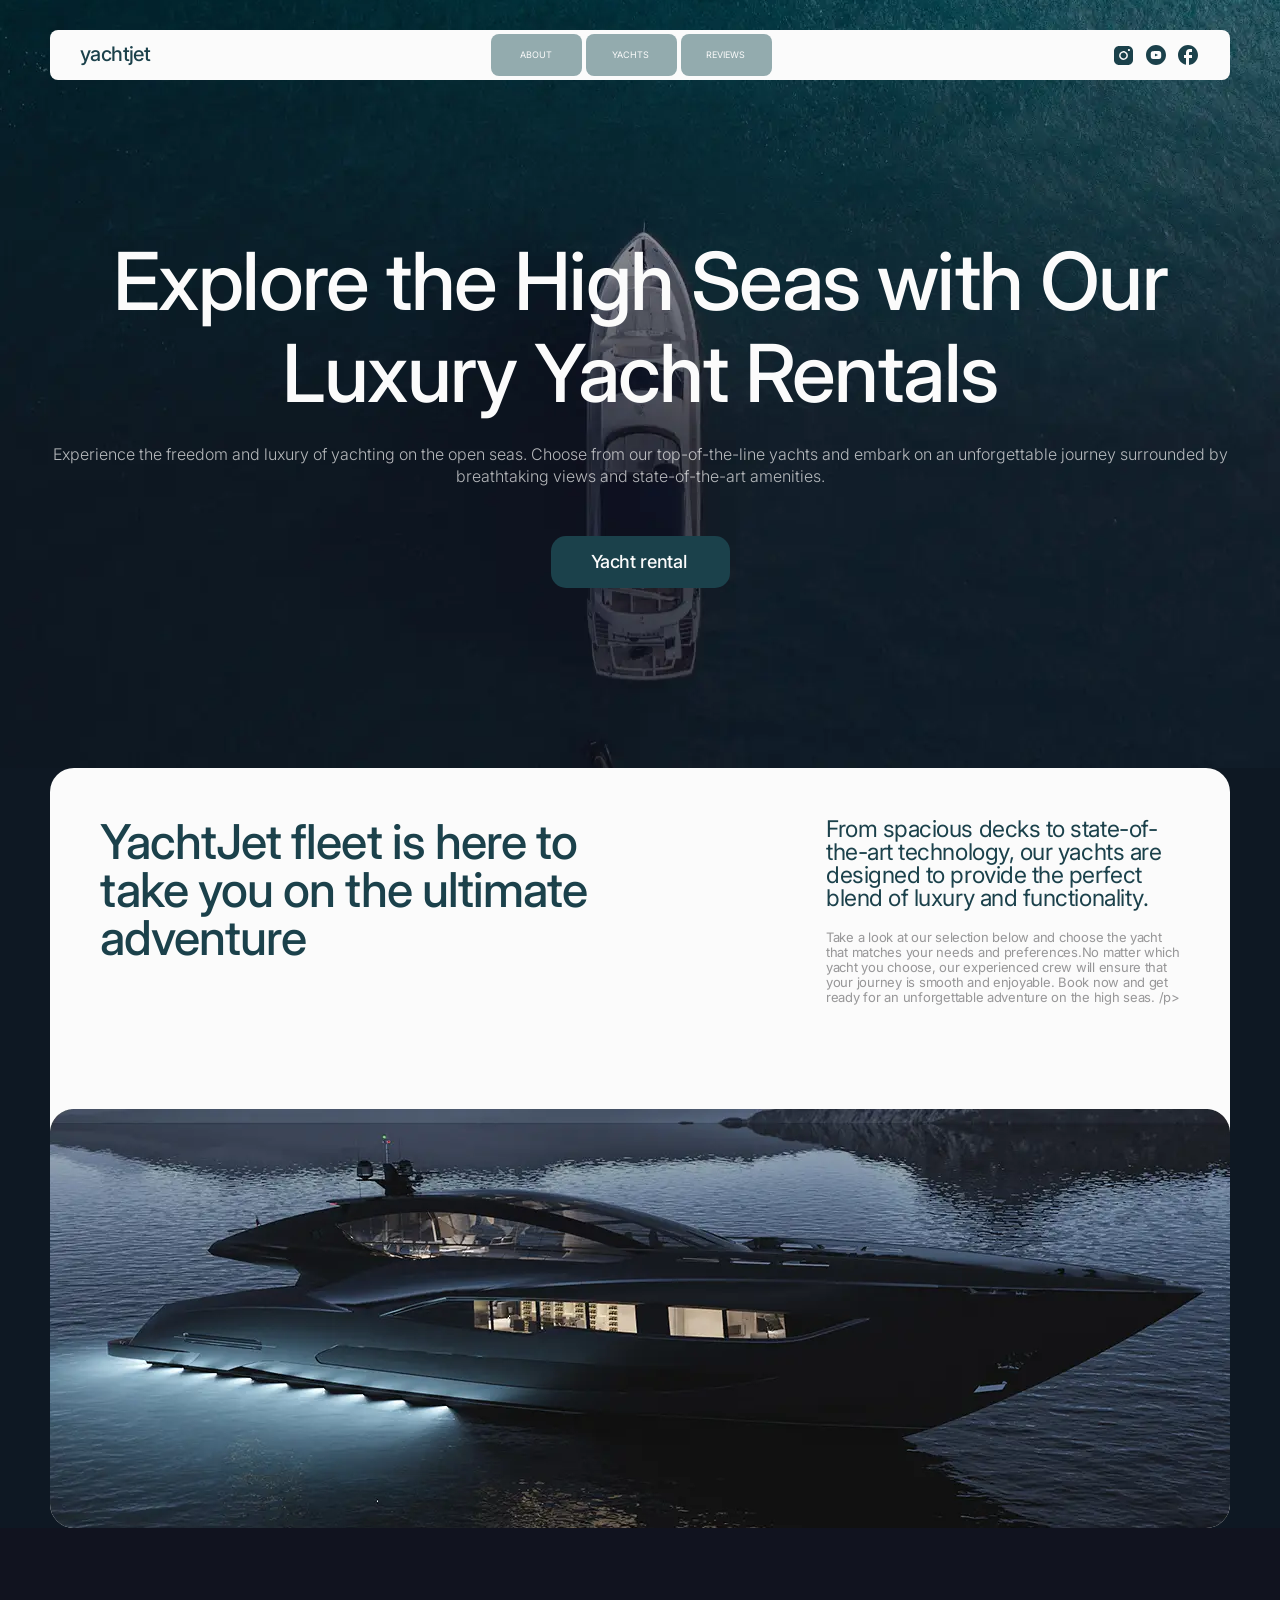
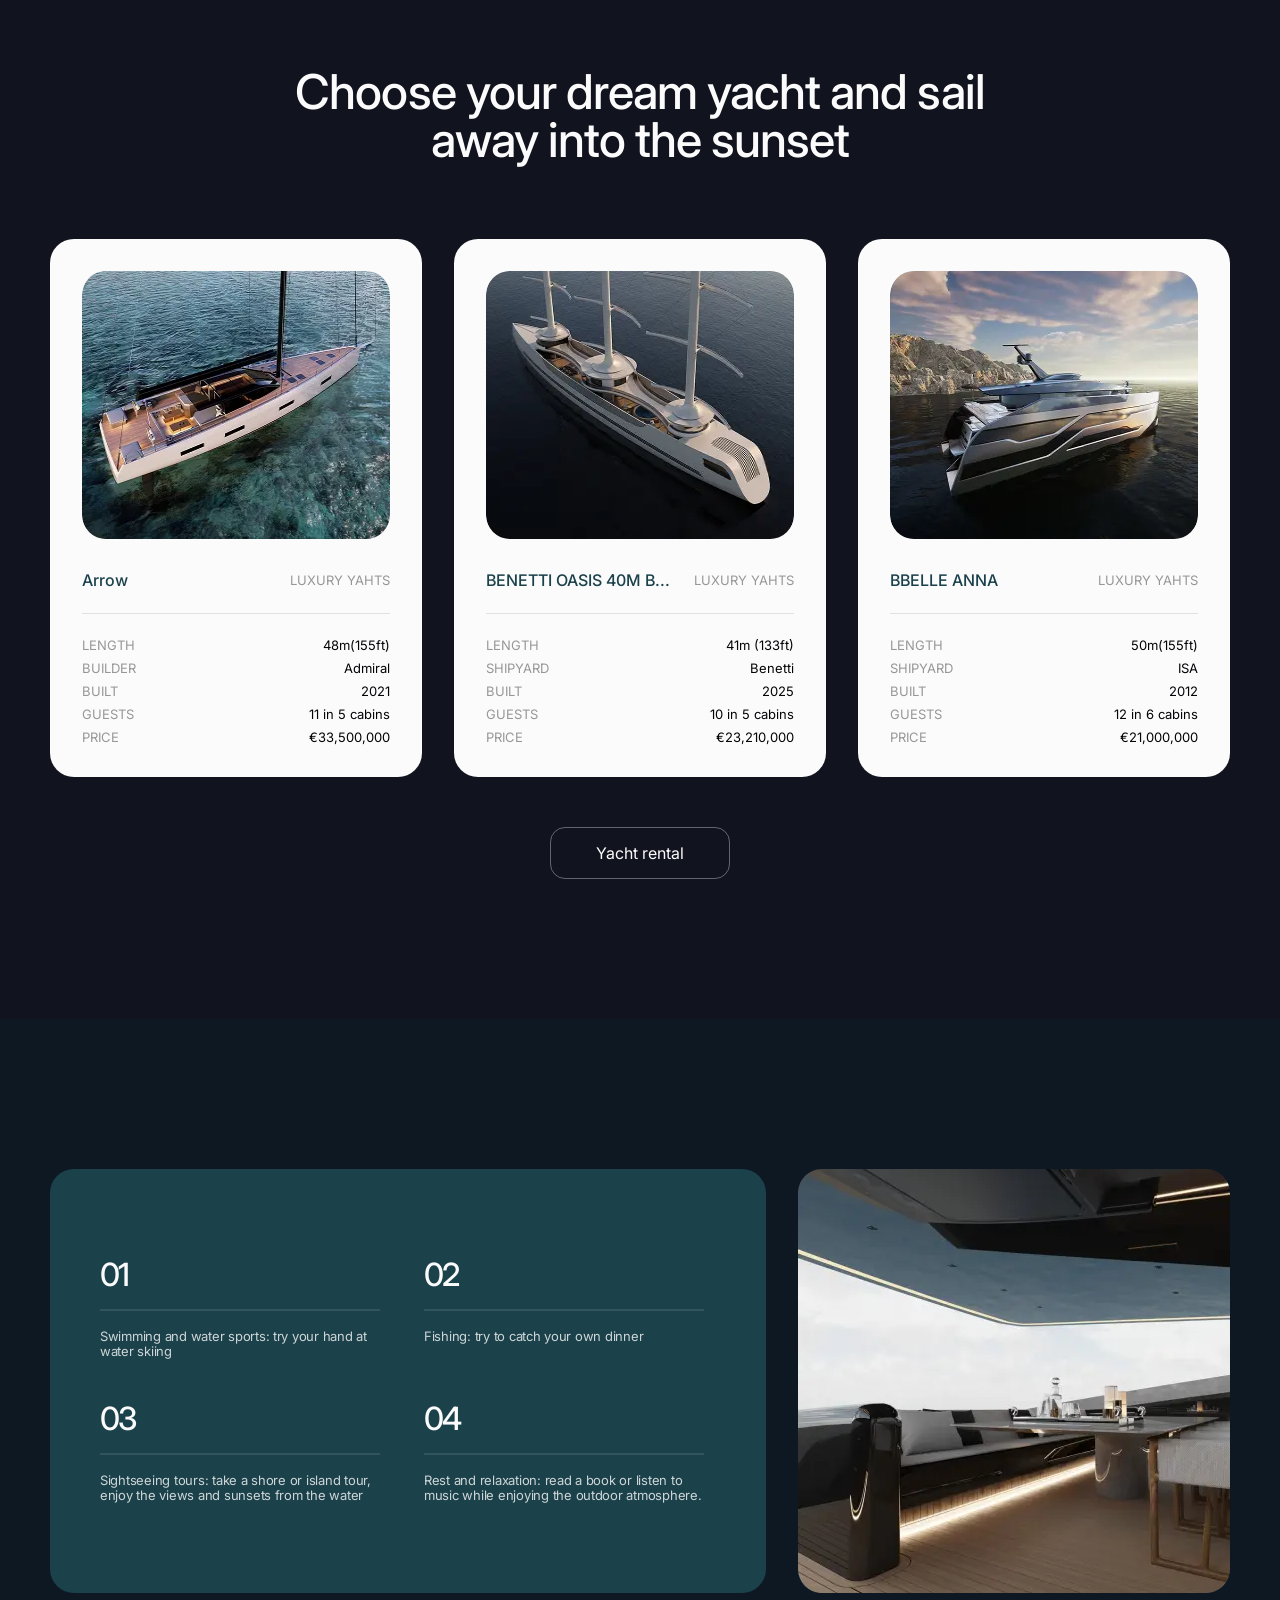
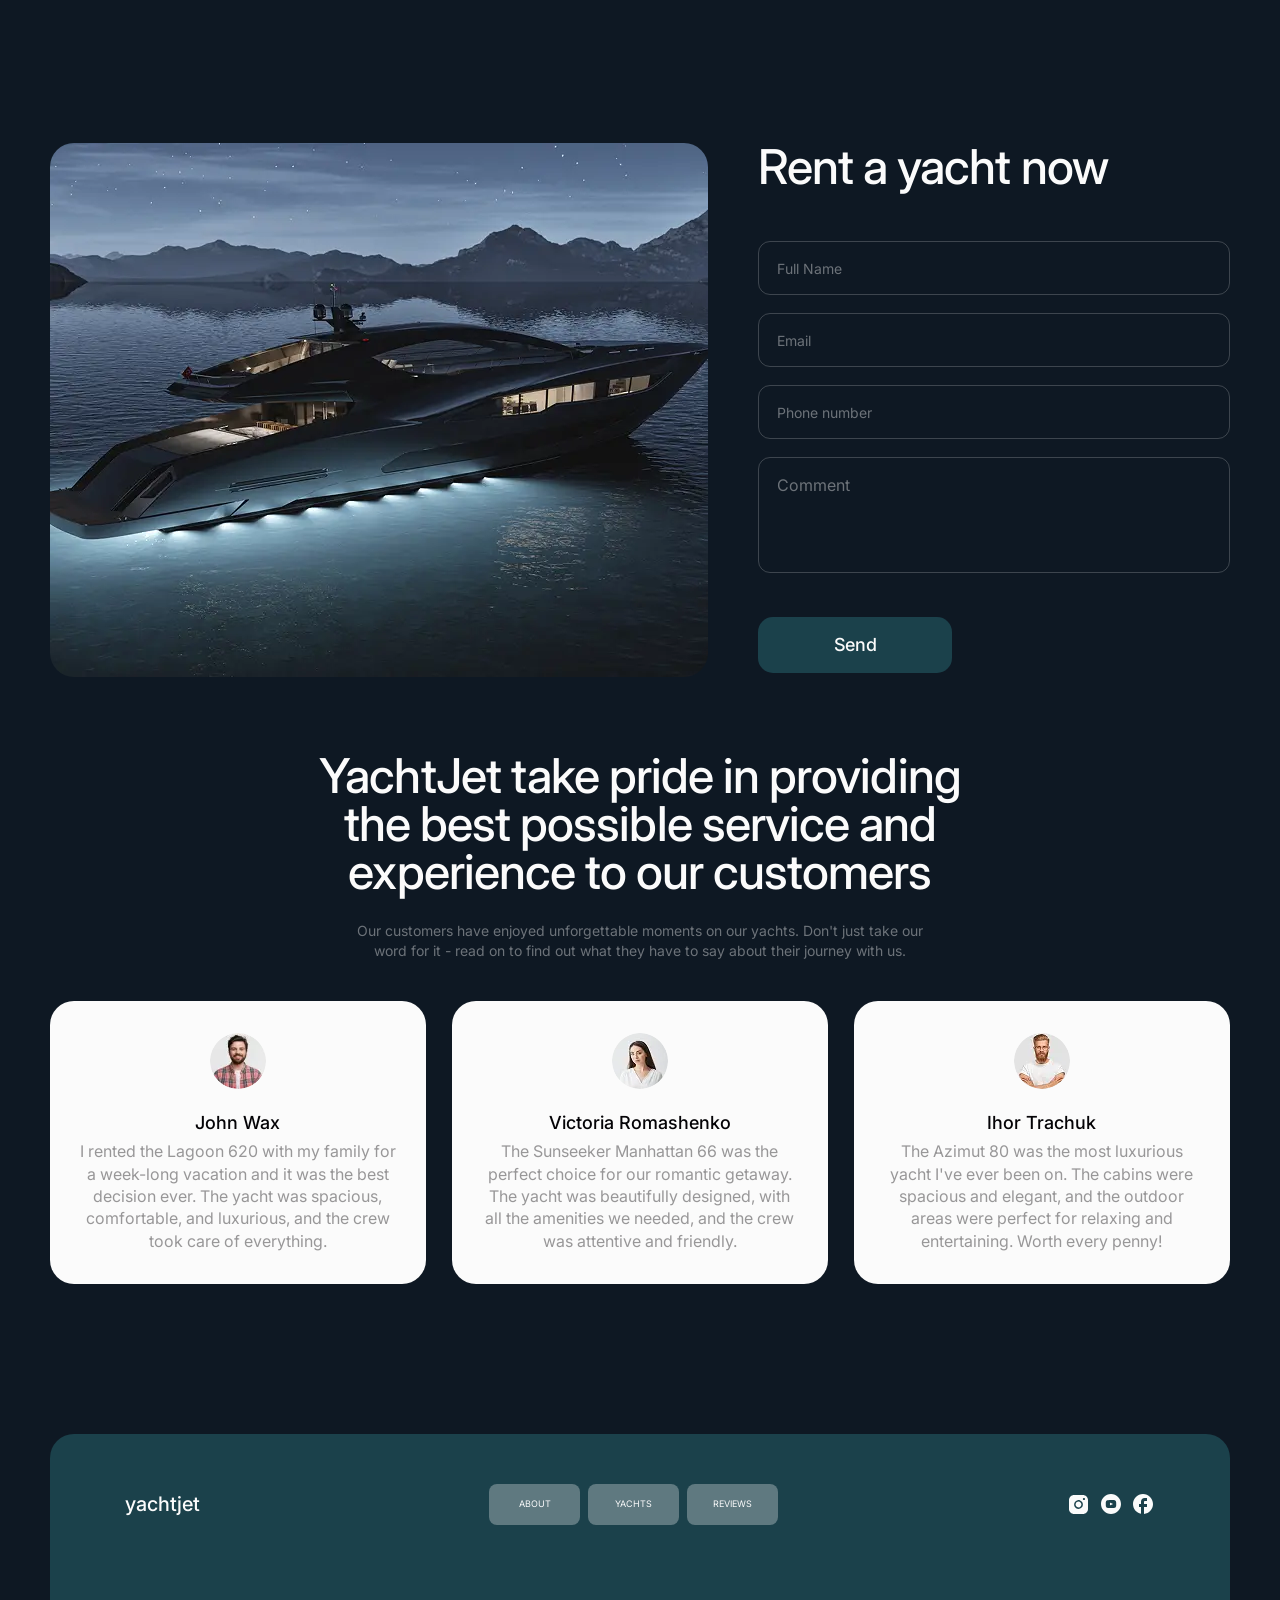
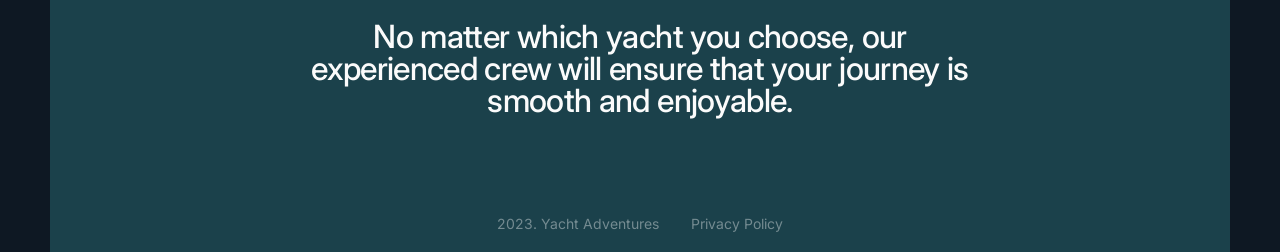
==== commit 517050a2: "lesson-18/07" ====
--- a/index.html
+++ b/index.html
@@ -21,32 +21,65 @@
   </head>
 
   <body>
-    <header>
-      <a href="./index.html">yachtjet</a>
-      <nav>
-        <ul>
-          <li>
-            <a href="#about-us">About</a>
-          </li>
-          <li>
-            <a href="#yachts">Yachts</a>
-          </li>
-          <li>
-            <a href="#revies">Reviews</a>
-          </li>
-        </ul>
-      </nav>
-      <ul>
-        <li>
-          <a href="https://www.instagram.com/" target="_blank">Instagram</a>
-        </li>
-        <li>
-          <a href="https://www.youtube.com/" target="_blank">Youtube</a>
-        </li>
-        <li>
-          <a href="https://www.facebook.com/" target="_blank">Facebook</a>
-        </li>
-      </ul>
+    <header class="header">
+      <div class="container">
+        <div class="header-container">
+          <a href="./index.html" class="header-logo"> yachtjet </a>
+          <nav class="header-nav">
+            <ul class="header-menu">
+              <li class="header-menu-item">
+                <a href="#about-us" class="header-menu-link"> About </a>
+              </li>
+
+              <li class="header-menu-item">
+                <a href="#yachts" class="header-menu-link"> Yachts </a>
+              </li>
+
+              <li class="header-menu-item">
+                <a href="#reviews" class="header-menu-link"> Reviews </a>
+              </li>
+            </ul>
+          </nav>
+
+          <ul class="header-social-list">
+            <li>
+              <a
+                href="https://www.instagram.com/"
+                class="header-social-link"
+                target="_blank"
+              >
+                <svg class="header-social-icon" width="24" height="24">
+                  <use href="./images/icons.svg#icon-instagram"></use>
+                </svg>
+              </a>
+            </li>
+
+            <li>
+              <a
+                href="https://www.youtube.com/"
+                class="header-social-link"
+                target="_blank"
+              >
+                <svg class="header-social-icon" width="24" height="24">
+                  <use href="./images/icons.svg#icon-youtube"></use>
+                </svg>
+              </a>
+            </li>
+
+            <li>
+              <a
+                href="https://www.facebook.com/"
+                class="header-social-link"
+                target="_blank"
+              >
+                <svg class="header-social-icon" width="24" height="24">
+                  <use href="./images/icons.svg#icon-facebook"></use>
+                </svg>
+              </a>
+            </li>
+          </ul>
+        </div>
+      </div>
     </header>
 
     <main>
@@ -134,7 +167,7 @@
                   <span class="yachts-table-value">11 in 5 cabins</span>
                 </li>
                 <li>
-                  <p>PRICE</p>
+                  <p class="yachts-table-category">PRICE</p>
                   <span class="yachts-table-value">€33,500,000</span>
                 </li>
               </ul>
@@ -148,7 +181,7 @@
                 class="yachts-img"
               />
               <div class="yachts-card-top">
-                <h3 class="yachts-list-title">BENETTI OASIS 40M BO122</h3>
+                <h3 class="yachts-list-title">BENETTI OASIS 40M B...</h3>
                 <p class="yachts-list-category">LUXURY YAHTS</p>
               </div>
               <ul class="yachts-table">
@@ -165,7 +198,7 @@
                   <span class="yachts-table-value">2025</span>
                 </li>
                 <li>
-                  <p>GUESTS</p>
+                  <p class="yachts-table-category">GUESTS</p>
                   <span class="yachts-table-value">10 in 5 cabins</span>
                 </li>
                 <li>
@@ -259,55 +292,36 @@
         </div>
       </section>
 
-      <section id="rental">
-        <!-- h2+form+img ось така тут формула -->
-        <section class="rent" id="rent">
-          <div class="container">
-            <div class="rent-wrapper">
-              <div class="rent-image">
-                <img
-                  src="./images/Photo 3.webp"
-                  alt="Luxury yacht"
-                  width="658"
-                  height="534"
+      <section class="rent" id="rent">
+        <div class="container">
+          <div class="rent-wrapper">
+            <div class="rent-image">
+              <img
+                src="./images/Photo 3.webp"
+                alt="Luxury yacht"
+                width="658"
+                height="534"
+              />
+            </div>
+            <div class="rent-form-wrapper">
+              <h2 class="rent-title">Rent a yacht now</h2>
+              <form class="rent-form">
+                <input type="text" class="rent-input" placeholder="Full Name" />
+                <input type="email" class="rent-input" placeholder="Email" />
+                <input
+                  type="tel"
+                  class="rent-input"
+                  placeholder="Phone number"
                 />
-              </div>
-              <div class="rent-form-wrapper">
-                <h2 class="rent-title">Rent a yacht now</h2>
-                <form class="rent-form">
-                  <input
-                    type="text"
-                    class="rent-input"
-                    placeholder="Full Name"
-                  />
-                  <input type="email" class="rent-input" placeholder="Email" />
-                  <input
-                    type="tel"
-                    class="rent-input"
-                    placeholder="Phone number"
-                  />
-                  <textarea
-                    class="rent-textarea"
-                    placeholder="Comment"
-                  ></textarea>
-                  <button type="submit" class="rent-button">Send</button>
-                </form>
-              </div>
+                <textarea
+                  class="rent-textarea"
+                  placeholder="Comment"
+                ></textarea>
+                <button type="submit" class="rent-button">Send</button>
+              </form>
             </div>
           </div>
-        </section>
-        <!-- <img
-          src="./images/Photo 3.webp"
-          alt="Photo 3"
-          width="658"
-          height="534"
-        />
-        <h2>Rent a yacht now</h2>
-        <p>Full Name</p>
-        <p>Email</p>
-        <p>Phone number</p>
-        <p>Comment</p>
-        <button type="button">Send</button> -->
+        </div>
       </section>
 
       <section class="reviews" id="reviews">
@@ -374,45 +388,9 @@
       </section>
     </main>
 
-    <!-- <footer>
-      <a href="./index.html">yachtjet</a>
-      <nav></nav>
-      <ul>
-        <li>
-          <a href="#about">About</a>
-        </li>
-        <li>
-          <a href="#yacht">Yacht</a>
-        </li>
-        <li>
-          <a href="#revies">Reviews</a>
-        </li>
-      </ul>
-      </nav>
-      <nav></nav>
-      <ul>
-        <li>
-          <a href="https://www.instagram.com/" target="_blank">Instagram</a>
-        </li>
-        <li>
-          <a href="https://www.youtube.com/" target="_blank">Facebook</a>
-        </li>
-        <li>
-          <a href="https://www.facebook.com/" target="_blank">фейсбук</a>
-        </li>
-      </ul>
-      </nav>
-
-      <p> No matter which yacht you choose, our experienced crew will ensure that
-        your journey is smooth and enjoyable.</p>
-      <span>2023. Yacht Adventures</span>
-      <a href="#">Privacy Police</a>
-    </footer> -->
-
     <footer class="footer">
       <div class="container">
         <div class="footer-wrapper">
-          <!-- Верхня частина -->
           <div class="footer-top">
             <a href="./index.html" class="footer-logo"> yachtjet </a>
 
@@ -439,7 +417,9 @@
                   class="footer-social-link"
                   target="_blank"
                 >
-                  <!-- SVG -->
+                  <svg class="footer-social-icon" width="24" height="24">
+                    <use href="./images/icons.svg#icon-instagram"></use>
+                  </svg>
                 </a>
               </li>
 
@@ -449,7 +429,9 @@
                   class="footer-social-link"
                   target="_blank"
                 >
-                  <!-- SVG -->
+                  <svg class="footer-social-icon" width="24" height="24">
+                    <use href="./images/icons.svg#icon-youtube"></use>
+                  </svg>
                 </a>
               </li>
 
@@ -459,21 +441,19 @@
                   class="footer-social-link"
                   target="_blank"
                 >
-                  <!-- SVG -->
+                  <svg class="footer-social-icon" width="24" height="24">
+                    <use href="./images/icons.svg#icon-facebook"></use>
+                  </svg>
                 </a>
               </li>
             </ul>
           </div>
-
-          <!-- Центральний текст -->
 
           <p class="footer-title">
             No matter which yacht you choose, our experienced crew will ensure
             that your journey is smooth and enjoyable.
           </p>
 
-          <!-- Нижня частина -->
-
           <div class="footer-bottom">
             <span class="footer-copy"> 2023. Yacht Adventures </span>
 
